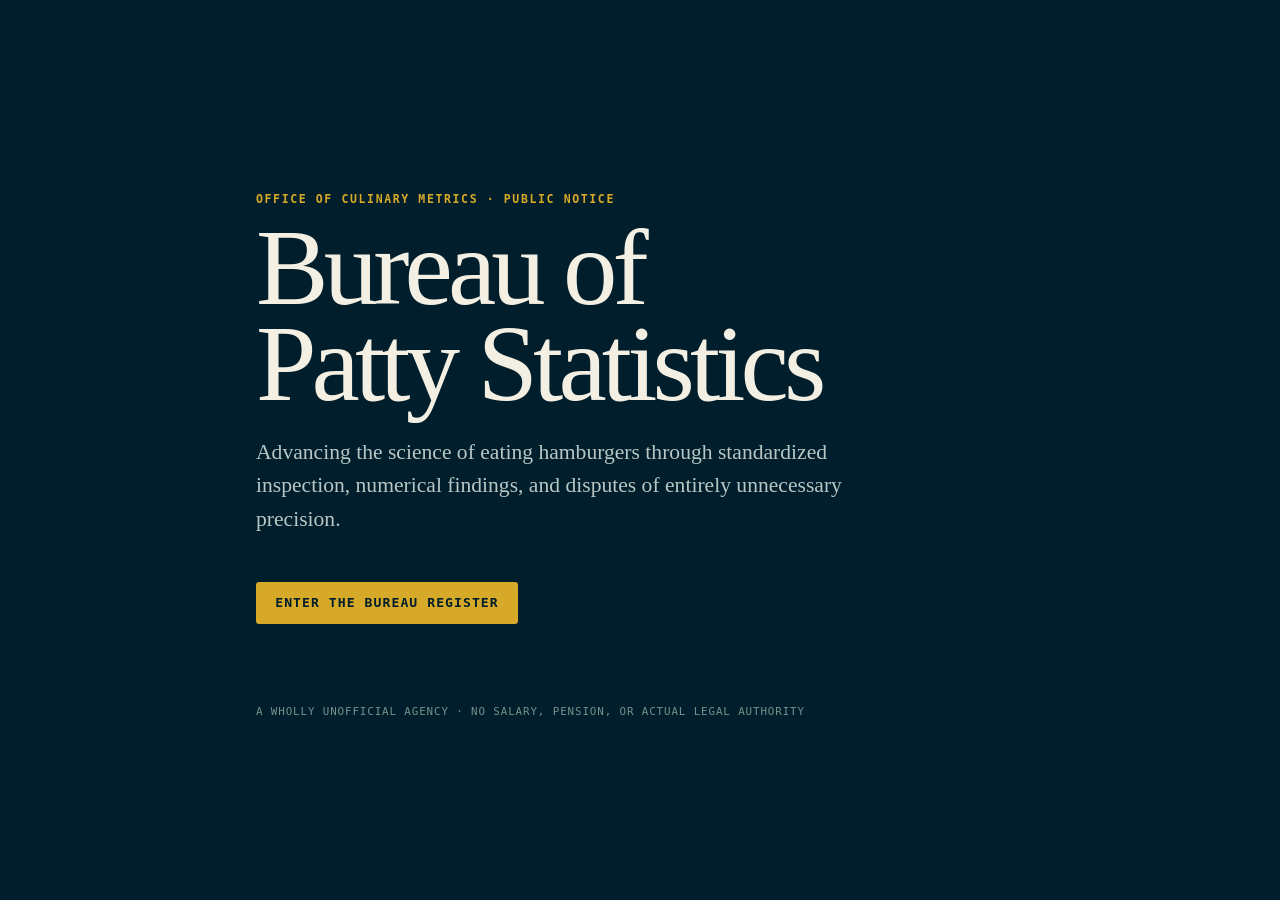
==== public-site.html @ c6d9b52f "Add canonical Bureau domain routing" ====
<!DOCTYPE html>
<html lang="en">
<head>
  <meta charset="UTF-8" />
  <meta name="viewport" content="width=device-width, initial-scale=1" />
  <meta name="description" content="The Bureau of Patty Statistics advances the science of eating hamburgers." />
  <meta name="theme-color" content="#001e2b" />
  <title>Bureau of Patty Statistics</title>
  <link rel="icon" href="/icons/favicon-32.png" />
  <style>
    :root{color-scheme:dark;--ink:#001e2b;--paper:#f4efe3;--accent:#d6a928;--muted:#b8c7c5}
    *{box-sizing:border-box}body{margin:0;background:var(--ink);color:var(--paper);font-family:Georgia,serif;min-height:100vh;display:grid;place-items:center}
    main{width:min(48rem,calc(100% - 2rem));padding:4rem 0}.eyebrow{font:600 .72rem/1.4 ui-monospace,monospace;letter-spacing:.14em;text-transform:uppercase;color:var(--accent)}
    h1{font-size:clamp(3rem,10vw,6.8rem);font-weight:400;line-height:.88;letter-spacing:-.045em;margin:.8rem 0 1.5rem}p{font-size:clamp(1.05rem,3vw,1.35rem);line-height:1.55;color:var(--muted);max-width:38rem}
    a{display:inline-block;margin-top:1.5rem;padding:.9rem 1.2rem;background:var(--accent);color:var(--ink);font:700 .82rem/1 ui-monospace,monospace;letter-spacing:.08em;text-transform:uppercase;text-decoration:none;border-radius:.2rem}
    footer{margin-top:5rem;font:500 .68rem/1.5 ui-monospace,monospace;letter-spacing:.08em;text-transform:uppercase;color:#78908d}
  </style>
</head>
<body><main>
  <p class="eyebrow">Office of Culinary Metrics · Public Notice</p>
  <h1>Bureau of<br />Patty Statistics</h1>
  <p>Advancing the science of eating hamburgers through standardized inspection, numerical findings, and disputes of entirely unnecessary precision.</p>
  <a href="/app/">Enter the Bureau register</a>
  <footer>A wholly unofficial agency · No salary, pension, or actual legal authority</footer>
</main></body>
</html>
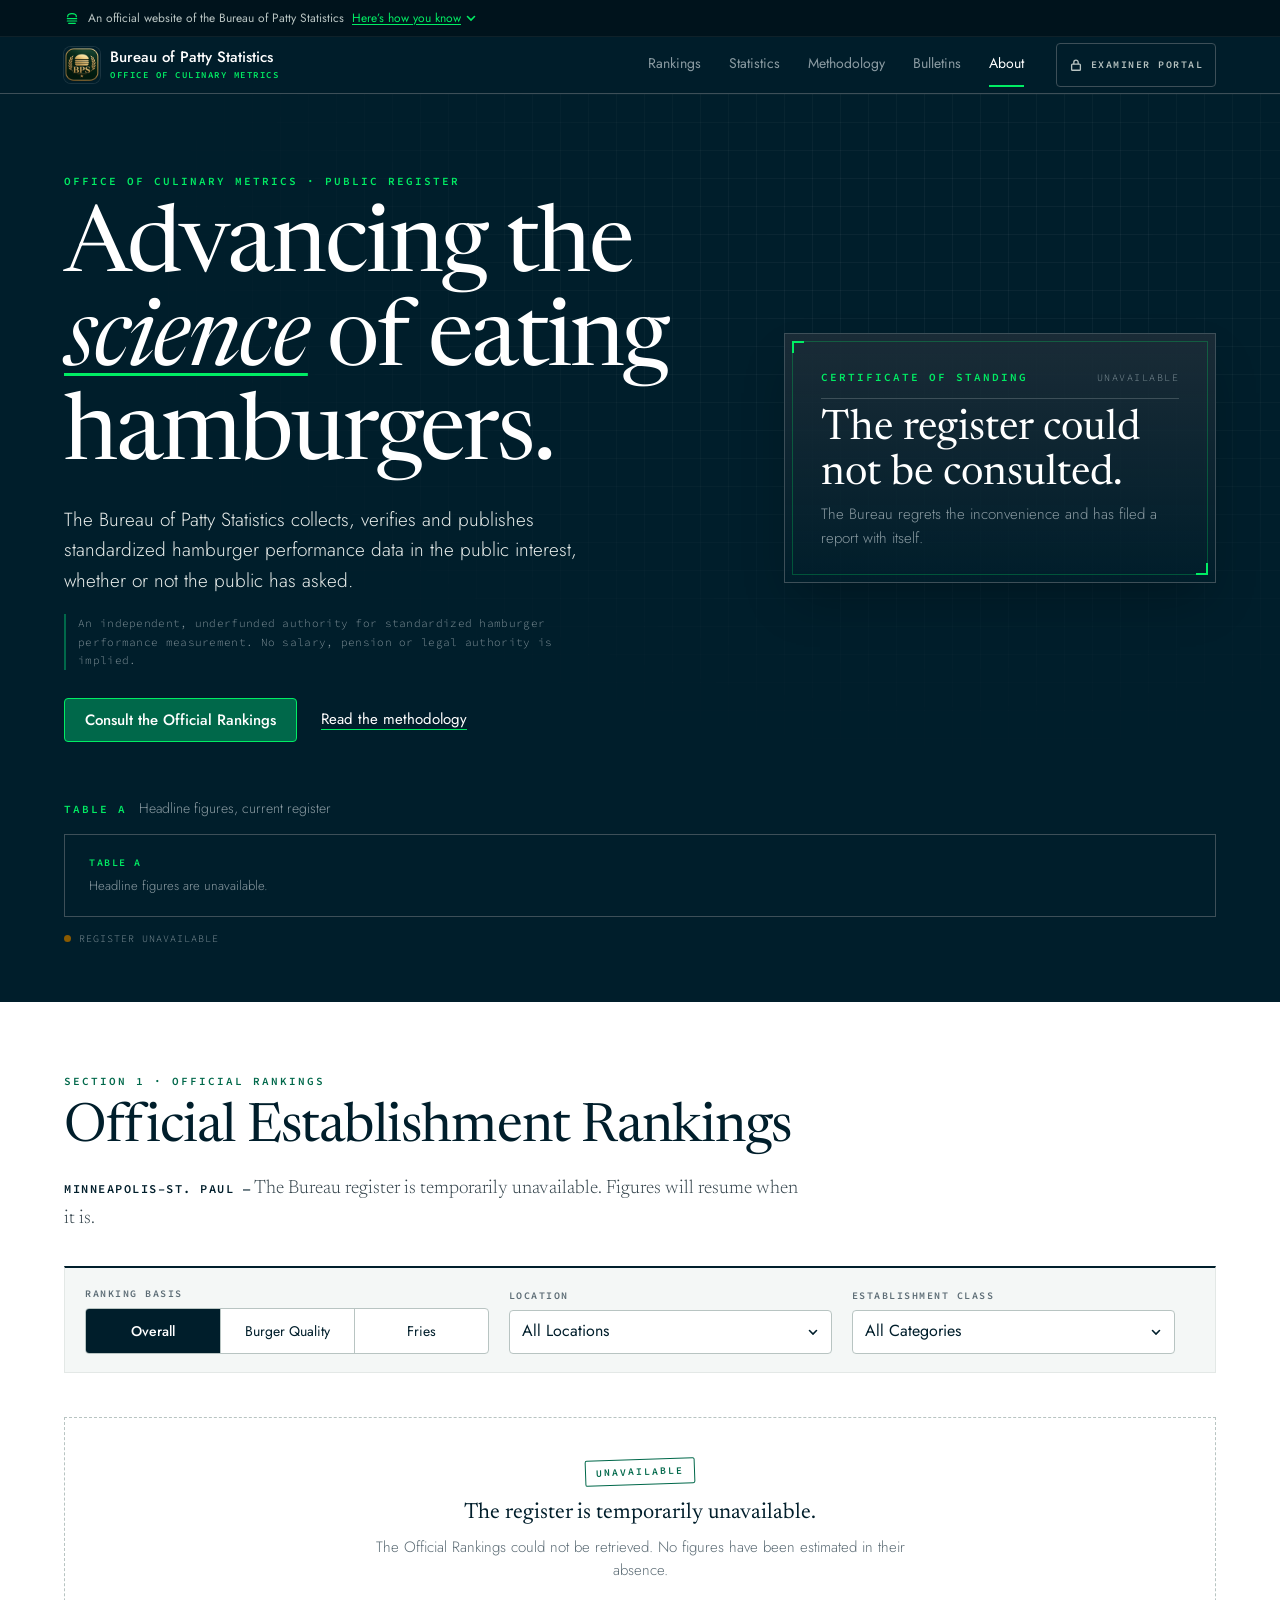
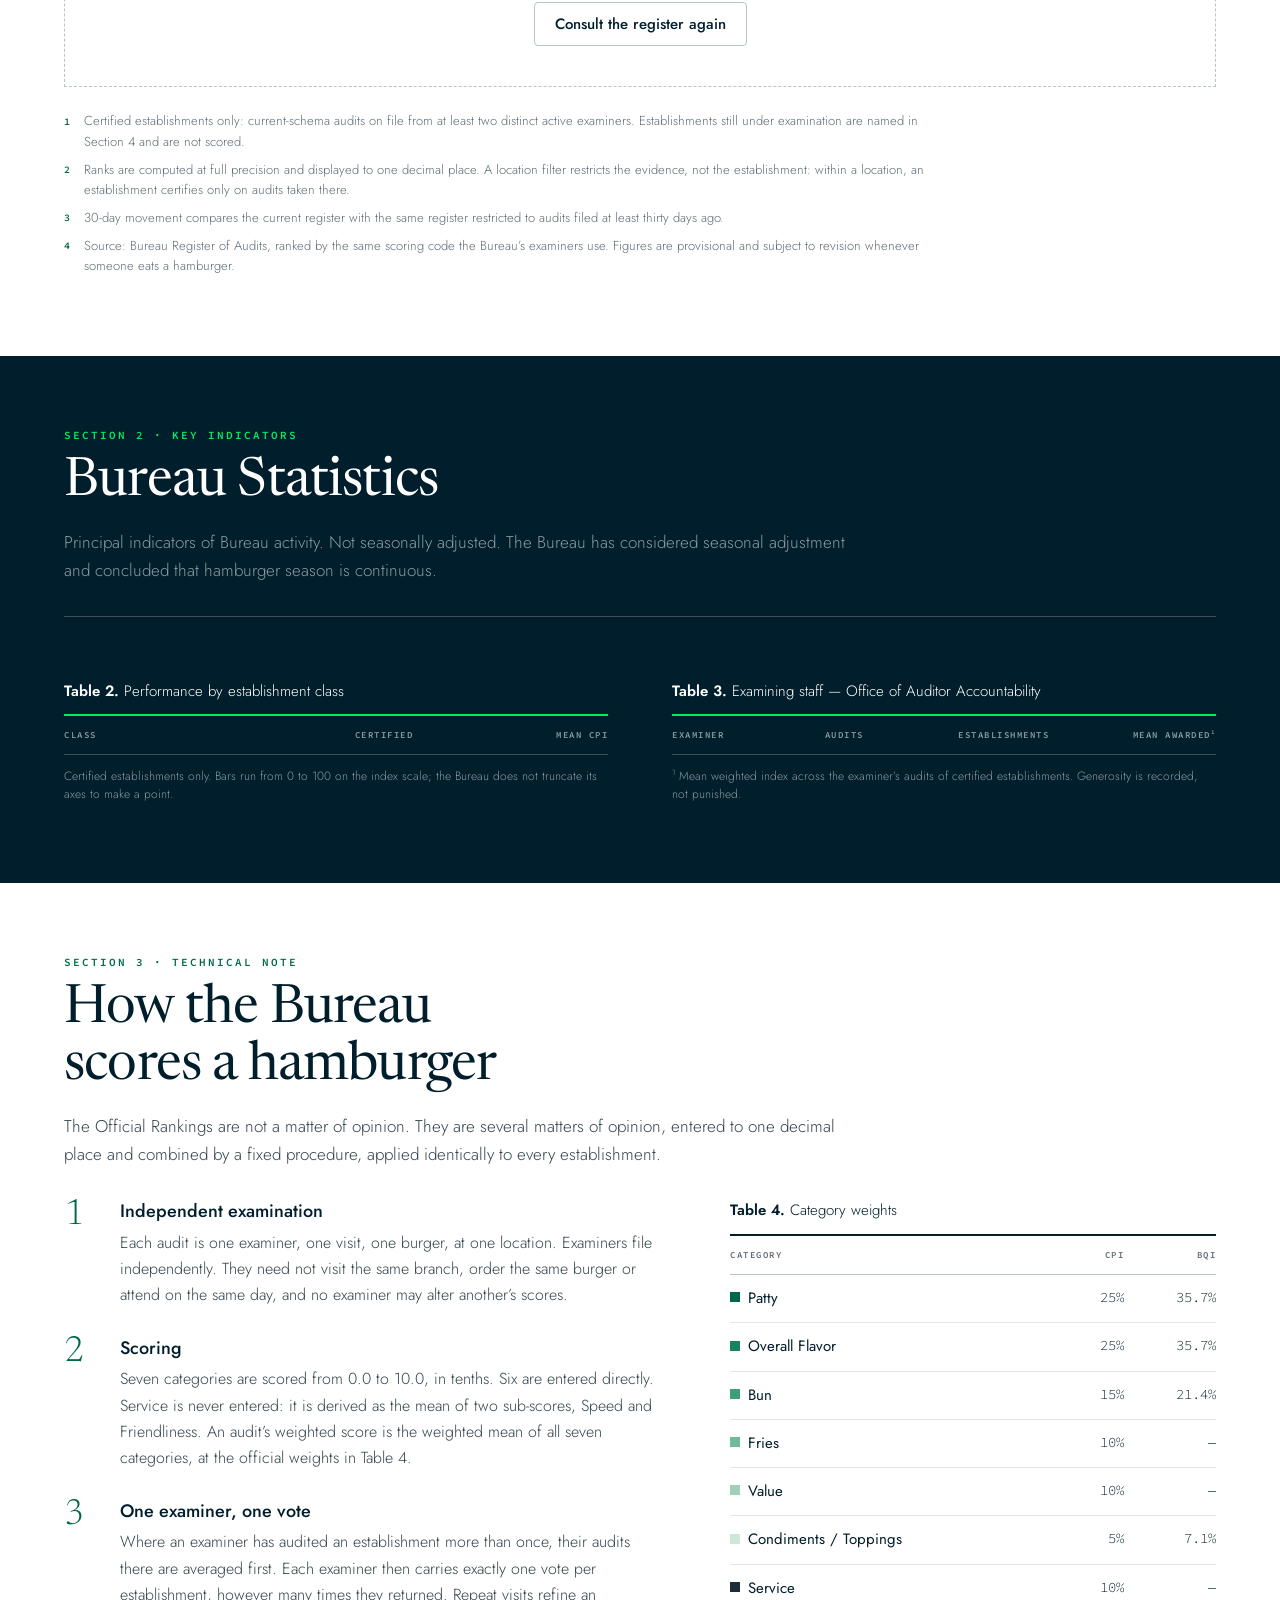
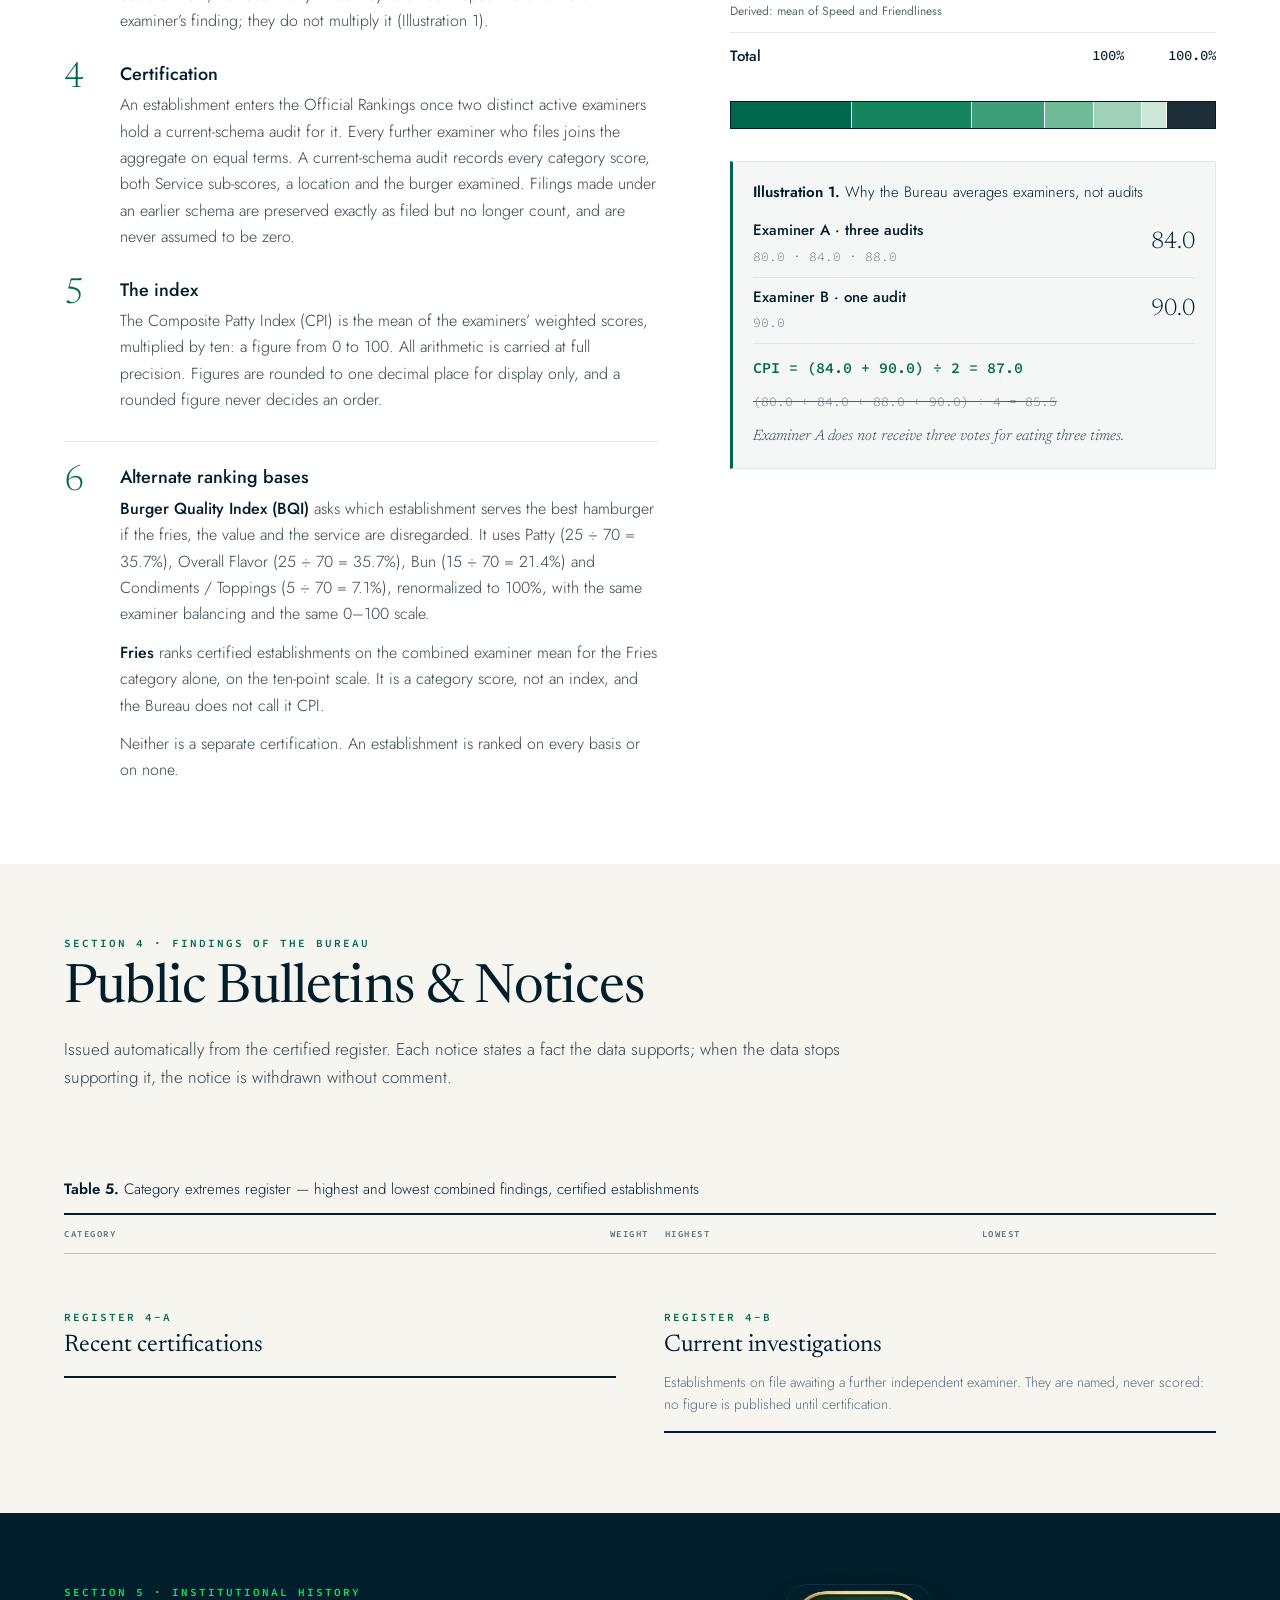
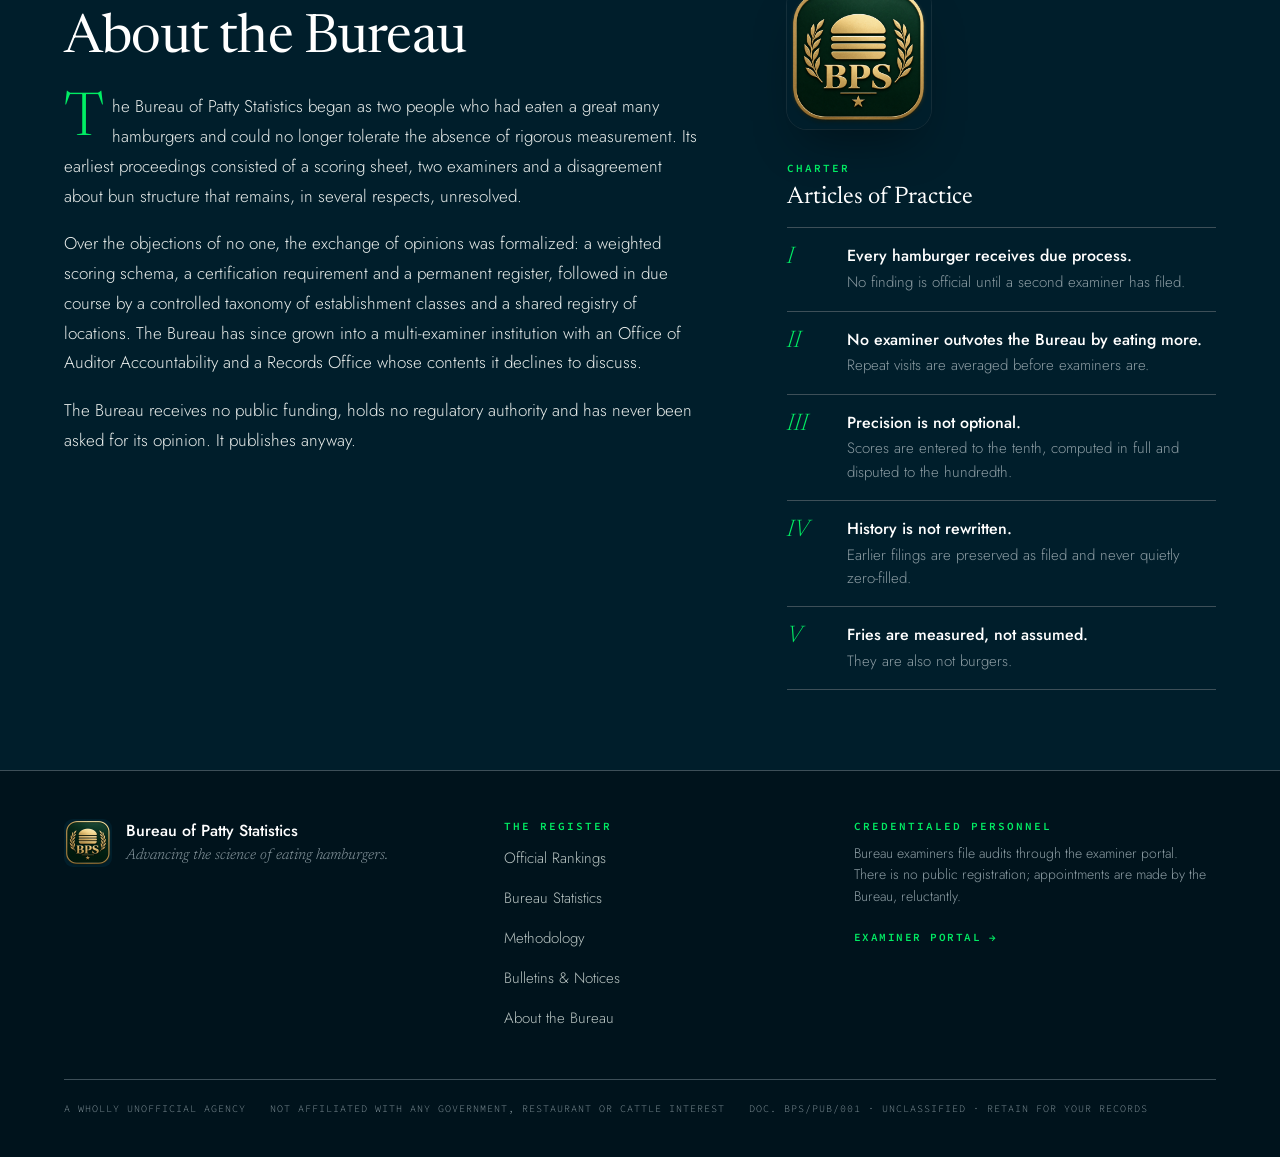
==== commit d92d5908: "Build public Bureau rankings site pattybureau.com/ now serves the public Bureau of Patty Statistics " ====
--- a/public-site.html
+++ b/public-site.html
@@ -2,25 +2,484 @@
 <html lang="en">
 <head>
   <meta charset="UTF-8" />
-  <meta name="viewport" content="width=device-width, initial-scale=1" />
-  <meta name="description" content="The Bureau of Patty Statistics advances the science of eating hamburgers." />
+  <meta name="viewport" content="width=device-width, initial-scale=1, viewport-fit=cover" />
+  <title>Bureau of Patty Statistics — Official Burger Rankings</title>
+  <meta name="description" content="Live, certified hamburger rankings from the Bureau of Patty Statistics: an independent, underfunded authority for standardized hamburger performance measurement in the Minneapolis–St. Paul area." />
+  <link rel="canonical" href="https://pattybureau.com/" />
+  <meta name="robots" content="index, follow" />
   <meta name="theme-color" content="#001e2b" />
-  <title>Bureau of Patty Statistics</title>
-  <link rel="icon" href="/icons/favicon-32.png" />
-  <style>
-    :root{color-scheme:dark;--ink:#001e2b;--paper:#f4efe3;--accent:#d6a928;--muted:#b8c7c5}
-    *{box-sizing:border-box}body{margin:0;background:var(--ink);color:var(--paper);font-family:Georgia,serif;min-height:100vh;display:grid;place-items:center}
-    main{width:min(48rem,calc(100% - 2rem));padding:4rem 0}.eyebrow{font:600 .72rem/1.4 ui-monospace,monospace;letter-spacing:.14em;text-transform:uppercase;color:var(--accent)}
-    h1{font-size:clamp(3rem,10vw,6.8rem);font-weight:400;line-height:.88;letter-spacing:-.045em;margin:.8rem 0 1.5rem}p{font-size:clamp(1.05rem,3vw,1.35rem);line-height:1.55;color:var(--muted);max-width:38rem}
-    a{display:inline-block;margin-top:1.5rem;padding:.9rem 1.2rem;background:var(--accent);color:var(--ink);font:700 .82rem/1 ui-monospace,monospace;letter-spacing:.08em;text-transform:uppercase;text-decoration:none;border-radius:.2rem}
-    footer{margin-top:5rem;font:500 .68rem/1.5 ui-monospace,monospace;letter-spacing:.08em;text-transform:uppercase;color:#78908d}
-  </style>
+
+  <meta property="og:type" content="website" />
+  <meta property="og:site_name" content="Bureau of Patty Statistics" />
+  <meta property="og:title" content="Bureau of Patty Statistics — Official Burger Rankings" />
+  <meta property="og:description" content="Advancing the science of eating hamburgers. Certified establishment rankings, Bureau statistics and full methodology, updated as audits are filed." />
+  <meta property="og:url" content="https://pattybureau.com/" />
+  <meta property="og:image" content="https://pattybureau.com/icons/og-card.png" />
+  <meta property="og:image:width" content="1200" />
+  <meta property="og:image:height" content="630" />
+  <meta property="og:image:alt" content="Bureau of Patty Statistics — Official Burger Rankings. Advancing the science of eating hamburgers." />
+  <meta property="og:locale" content="en_US" />
+  <meta name="twitter:card" content="summary_large_image" />
+  <meta name="twitter:title" content="Bureau of Patty Statistics — Official Burger Rankings" />
+  <meta name="twitter:description" content="Advancing the science of eating hamburgers. Certified establishment rankings, updated as audits are filed." />
+  <meta name="twitter:image" content="https://pattybureau.com/icons/og-card.png" />
+
+  <link rel="icon" type="image/png" sizes="32x32" href="/icons/favicon-32.png" />
+  <link rel="apple-touch-icon" sizes="180x180" href="/icons/apple-touch-icon.png" />
+
+  <script type="application/ld+json">
+  {
+    "@context": "https://schema.org",
+    "@graph": [
+      {
+        "@type": "Organization",
+        "@id": "https://pattybureau.com/#bureau",
+        "name": "Bureau of Patty Statistics",
+        "alternateName": "BPS",
+        "url": "https://pattybureau.com/",
+        "logo": "https://pattybureau.com/icons/icon-512.png",
+        "slogan": "Advancing the science of eating hamburgers.",
+        "description": "An independent, underfunded authority for standardized hamburger performance measurement."
+      },
+      {
+        "@type": "WebSite",
+        "@id": "https://pattybureau.com/#site",
+        "url": "https://pattybureau.com/",
+        "name": "Bureau of Patty Statistics — Official Burger Rankings",
+        "publisher": { "@id": "https://pattybureau.com/#bureau" }
+      }
+    ]
+  }
+  </script>
+
+  <script>
+    /* Supabase recovery and invitation links belong to the auditor app.
+       Should one ever land here, forward it with its tokens intact. */
+    (function () {
+      var h = window.location.hash;
+      if (/(^|[#&])(access_token|refresh_token|error_code|error_description)=/.test(h) ||
+          /(^|[#&])type=(recovery|invite|signup|magiclink|email_change)(&|$)/.test(h)) {
+        window.location.replace('/app/' + window.location.search + h);
+      }
+      document.documentElement.className += ' js';
+    })();
+  </script>
+
+  <link rel="preconnect" href="https://fonts.googleapis.com" />
+  <link rel="preconnect" href="https://fonts.gstatic.com" crossorigin />
+  <link href="https://fonts.googleapis.com/css2?family=Jost:wght@300;400;500;600&amp;family=Newsreader:ital,opsz,wght@0,6..72,400;0,6..72,500;1,6..72,400&amp;family=Source+Code+Pro:wght@400;500;600&amp;display=swap" rel="stylesheet" />
+  <link rel="stylesheet" href="/public-site.css" />
 </head>
-<body><main>
-  <p class="eyebrow">Office of Culinary Metrics · Public Notice</p>
-  <h1>Bureau of<br />Patty Statistics</h1>
-  <p>Advancing the science of eating hamburgers through standardized inspection, numerical findings, and disputes of entirely unnecessary precision.</p>
-  <a href="/app/">Enter the Bureau register</a>
-  <footer>A wholly unofficial agency · No salary, pension, or actual legal authority</footer>
-</main></body>
+<body>
+
+<a class="skip-link" href="#main">Skip to content</a>
+
+<!-- ============================================================
+     The banner every official website is legally obliged to have.
+     (It is not.)
+     ============================================================ -->
+<div class="govbar">
+  <div class="shell govbar__row">
+    <svg class="govbar__seal" viewBox="0 0 24 24" fill="none" stroke="currentColor" stroke-width="1.8" stroke-linecap="round" aria-hidden="true">
+      <path d="M5.5 10c0-2.5 2.9-4.5 6.5-4.5s6.5 2 6.5 4.5" /><path d="M5 13h14M5 16.5h14" /><path d="M7 20h10" />
+    </svg>
+    <p class="govbar__text">An official website of the Bureau of Patty Statistics</p>
+    <button class="govbar__toggle" type="button" aria-expanded="false" aria-controls="govbar-panel">
+      Here’s how you know
+      <svg viewBox="0 0 12 12" fill="none" stroke="currentColor" stroke-width="1.6" stroke-linecap="round" aria-hidden="true"><path d="M2.5 4.5 6 8l3.5-3.5" /></svg>
+    </button>
+  </div>
+  <div class="govbar__panel" id="govbar-panel" hidden>
+    <div class="shell govbar__grid">
+      <div class="govbar__item">
+        <svg viewBox="0 0 32 32" fill="none" stroke="currentColor" stroke-width="1.5" stroke-linejoin="round" aria-hidden="true">
+          <path d="M4 12 16 5l12 7" /><path d="M6 12v12M11 12v12M16 12v12M21 12v12M26 12v12" /><path d="M3 27h26" />
+        </svg>
+        <p><strong>Official Bureau websites use pattybureau.com.</strong>
+          A .gov address was considered and found to be unavailable to organizations of this kind.</p>
+      </div>
+      <div class="govbar__item">
+        <svg viewBox="0 0 32 32" fill="none" stroke="currentColor" stroke-width="1.5" stroke-linejoin="round" aria-hidden="true">
+          <rect x="7" y="14" width="18" height="13" rx="1.5" /><path d="M11 14v-3.5a5 5 0 0 1 10 0V14" />
+        </svg>
+        <p><strong>Secure pattybureau.com websites use HTTPS.</strong>
+          A lock means you’ve safely connected to the Bureau. It makes no representation about the hamburger.</p>
+      </div>
+    </div>
+  </div>
+</div>
+
+<!-- ============================================================
+     Masthead
+     ============================================================ -->
+<header class="masthead">
+  <div class="shell masthead__bar">
+    <a class="brand" href="/">
+      <img class="brand__crest" src="/icons/icon-192.png" width="40" height="40" alt="" />
+      <span class="brand__text">
+        <span class="brand__name">Bureau of Patty Statistics</span>
+        <span class="brand__office">Office of Culinary Metrics</span>
+      </span>
+    </a>
+    <nav class="sitenav" aria-label="Sections">
+      <a href="#rankings">Rankings</a>
+      <a href="#statistics">Statistics</a>
+      <a href="#methodology">Methodology</a>
+      <a href="#bulletins">Bulletins</a>
+      <a href="#about">About</a>
+    </nav>
+    <a class="portal" href="/app/" title="Credentialed personnel only">
+      <svg viewBox="0 0 16 16" fill="none" stroke="currentColor" stroke-width="1.5" stroke-linejoin="round" aria-hidden="true">
+        <rect x="3" y="7" width="10" height="7" rx="1" /><path d="M5.5 7V5a2.5 2.5 0 0 1 5 0v2" />
+      </svg>
+      <span class="portal__text">Examiner Portal</span>
+    </a>
+  </div>
+</header>
+
+<main id="main" tabindex="-1">
+
+  <!-- ==========================================================
+       HERO — the agency, and the current Certificate of Standing
+       ========================================================== -->
+  <section class="hero band band--dark" aria-labelledby="hero-title">
+    <div class="shell hero__grid">
+      <div class="hero__intro">
+        <p class="label label--accent reveal" style="--d:0">Office of Culinary Metrics · Public Register</p>
+        <h1 class="hero__title reveal" id="hero-title" style="--d:1">Advancing the <em class="accent-rule">science</em> of eating hamburgers.</h1>
+        <p class="hero__lede reveal" style="--d:2">The Bureau of Patty Statistics collects, verifies and publishes standardized hamburger performance data in the public interest, whether or not the public has asked.</p>
+        <p class="hero__fine reveal" style="--d:3">An independent, underfunded authority for standardized hamburger performance measurement. No salary, pension or legal authority is implied.</p>
+        <div class="hero__actions reveal" style="--d:4">
+          <a class="btn btn--primary" href="#rankings">Consult the Official Rankings</a>
+          <a class="textlink" href="#methodology">Read the methodology</a>
+        </div>
+      </div>
+
+      <aside class="cert reveal" id="leader" style="--d:3" aria-label="Current Composite Patty Index leader" aria-live="polite">
+        <div class="cert__frame">
+          <p class="cert__kicker"><span class="label label--accent">Certificate of Standing</span><span class="cert__serial">No. 1 · CPI</span></p>
+          <p class="cert__loading"><span class="skel skel--title"></span><span class="skel skel--figure"></span><span class="skel"></span></p>
+        </div>
+      </aside>
+    </div>
+
+    <div class="shell">
+      <div class="headline reveal" style="--d:5">
+        <p class="headline__caption"><span class="label label--accent">Table A</span> Headline figures, current register</p>
+        <div class="headline__grid" id="headline-grid">
+          <div class="hl hl--skel"><span class="skel"></span><span class="skel skel--title"></span></div>
+          <div class="hl hl--skel"><span class="skel"></span><span class="skel skel--title"></span></div>
+          <div class="hl hl--skel"><span class="skel"></span><span class="skel skel--title"></span></div>
+        </div>
+        <p class="release"><span class="release__dot" aria-hidden="true"></span><span id="release-stamp">Consulting the register…</span></p>
+      </div>
+    </div>
+  </section>
+
+  <!-- ==========================================================
+       SECTION 1 — Official Rankings (Table 1)
+       ========================================================== -->
+  <section class="section band band--light" id="rankings" aria-labelledby="rankings-title">
+    <div class="shell">
+      <header class="sechead" data-reveal>
+        <p class="label label--accent">Section 1 · Official Rankings</p>
+        <h2 class="sechead__title" id="rankings-title">Official Establishment Rankings</h2>
+        <p class="sechead__lede release-lede" id="release-lede"><span class="dateline">Minneapolis–St. Paul —</span> <span id="release-text">The Bureau is consulting the register.</span></p>
+      </header>
+
+      <form class="toolbar" id="filters" aria-label="Ranking filters" novalidate>
+        <fieldset class="basis">
+          <legend class="toolbar__label">Ranking basis</legend>
+          <div class="basis__track">
+            <label class="basis__opt"><input type="radio" name="basis" value="overall" checked /><span>Overall</span></label>
+            <label class="basis__opt"><input type="radio" name="basis" value="burger-quality" /><span>Burger Quality</span></label>
+            <label class="basis__opt"><input type="radio" name="basis" value="fries" /><span>Fries</span></label>
+          </div>
+        </fieldset>
+        <div class="toolbar__field">
+          <label class="toolbar__label" for="f-location">Location</label>
+          <select class="select" id="f-location"><option value="">All Locations</option></select>
+        </div>
+        <div class="toolbar__field">
+          <label class="toolbar__label" for="f-class">Establishment class</label>
+          <select class="select" id="f-class"><option value="">All Categories</option></select>
+        </div>
+        <button class="linkbtn toolbar__clear" type="button" id="f-clear" hidden>Clear filters</button>
+      </form>
+
+      <div class="tablewrap">
+        <table class="rt" id="rank-table" aria-describedby="rank-notes">
+          <caption class="rt__caption">
+            <span class="rt__tno">Table 1.</span> <span id="rank-caption">Certified establishments ranked by Composite Patty Index (CPI)</span>
+            <span class="rt__basis" id="rank-basis"></span>
+          </caption>
+          <thead>
+            <tr>
+              <th scope="col" class="rt__rank">Rank</th>
+              <th scope="col" class="rt__est">Establishment</th>
+              <th scope="col" class="rt__num rt__ex">Examiners</th>
+              <th scope="col" class="rt__num rt__au">Audits</th>
+              <th scope="col" class="rt__mv"><abbr title="Change in rank over the past 30 days of filings">30-day</abbr></th>
+              <th scope="col" class="rt__score" id="score-head">CPI</th>
+            </tr>
+          </thead>
+          <tbody id="rank-body">
+            <tr class="rt__skel"><td colspan="6"><span class="skel"></span></td></tr>
+            <tr class="rt__skel"><td colspan="6"><span class="skel"></span></td></tr>
+            <tr class="rt__skel"><td colspan="6"><span class="skel"></span></td></tr>
+            <tr class="rt__skel"><td colspan="6"><span class="skel"></span></td></tr>
+          </tbody>
+        </table>
+      </div>
+
+      <div class="empty" id="rank-empty" hidden>
+        <p class="stamp" id="rank-empty-stamp">No Data</p>
+        <h3 class="empty__title" id="rank-empty-title">No certified establishments under this filter.</h3>
+        <p class="empty__text" id="rank-empty-text"></p>
+        <button class="btn btn--ghost" type="button" id="rank-retry" hidden>Consult the register again</button>
+      </div>
+
+      <ol class="footnotes" id="rank-notes">
+        <li>Certified establishments only: current-schema audits on file from at least <span data-bind="min-examiners">two</span> distinct active examiners. Establishments still under examination are named in Section 4 and are not scored.</li>
+        <li>Ranks are computed at full precision and displayed to one decimal place. A location filter restricts the evidence, not the establishment: within a location, an establishment certifies only on audits taken there.</li>
+        <li id="movement-note">30-day movement compares the current register with the same register restricted to audits filed at least thirty days ago.</li>
+        <li>Source: Bureau Register of Audits, ranked by the same scoring code the Bureau’s examiners use. Figures are provisional and subject to revision whenever someone eats a hamburger.</li>
+      </ol>
+    </div>
+  </section>
+
+  <!-- ==========================================================
+       SECTION 2 — Bureau Statistics
+       ========================================================== -->
+  <section class="section band band--dark" id="statistics" aria-labelledby="statistics-title">
+    <div class="shell">
+      <header class="sechead" data-reveal>
+        <p class="label label--accent">Section 2 · Key Indicators</p>
+        <h2 class="sechead__title" id="statistics-title">Bureau Statistics</h2>
+        <p class="sechead__lede">Principal indicators of Bureau activity. Not seasonally adjusted. The Bureau has considered seasonal adjustment and concluded that hamburger season is continuous.</p>
+      </header>
+
+      <div class="indicators" id="indicators" data-reveal></div>
+
+      <div class="duo">
+        <div data-reveal>
+          <div class="tablewrap">
+            <table class="dt" id="class-table">
+              <caption><span class="rt__tno">Table 2.</span> Performance by establishment class</caption>
+              <thead><tr><th scope="col">Class</th><th scope="col" class="num">Certified</th><th scope="col" class="num">Mean CPI</th></tr></thead>
+              <tbody></tbody>
+            </table>
+          </div>
+          <p class="tnote">Certified establishments only. Bars run from 0 to 100 on the index scale; the Bureau does not truncate its axes to make a point.</p>
+        </div>
+        <div data-reveal>
+          <div class="tablewrap">
+            <table class="dt" id="staff-table">
+              <caption><span class="rt__tno">Table 3.</span> Examining staff — Office of Auditor Accountability</caption>
+              <thead><tr><th scope="col">Examiner</th><th scope="col" class="num">Audits</th><th scope="col" class="num">Establishments</th><th scope="col" class="num">Mean awarded<sup>1</sup></th></tr></thead>
+              <tbody></tbody>
+            </table>
+          </div>
+          <p class="tnote"><sup>1</sup> Mean weighted index across the examiner’s audits of certified establishments. Generosity is recorded, not punished.</p>
+        </div>
+      </div>
+    </div>
+  </section>
+
+  <!-- ==========================================================
+       SECTION 3 — Methodology (Technical Note)
+       ========================================================== -->
+  <section class="section band band--light" id="methodology" aria-labelledby="methodology-title">
+    <div class="shell">
+      <header class="sechead" data-reveal>
+        <p class="label label--accent">Section 3 · Technical Note</p>
+        <h2 class="sechead__title" id="methodology-title">How the Bureau scores a hamburger</h2>
+        <p class="sechead__lede">The Official Rankings are not a matter of opinion. They are several matters of opinion, entered to one decimal place and combined by a fixed procedure, applied identically to every establishment.</p>
+      </header>
+
+      <div class="method">
+        <ol class="procs">
+          <li class="proc" data-reveal>
+            <span class="proc__no" aria-hidden="true">1</span>
+            <h3 class="proc__title">Independent examination</h3>
+            <p class="proc__text">Each audit is one examiner, one visit, one burger, at one location. Examiners file independently. They need not visit the same branch, order the same burger or attend on the same day, and no examiner may alter another’s scores.</p>
+          </li>
+          <li class="proc" data-reveal>
+            <span class="proc__no" aria-hidden="true">2</span>
+            <h3 class="proc__title">Scoring</h3>
+            <p class="proc__text">Seven categories are scored from <span data-bind="scale">0.0 to 10.0</span>, in tenths. Six are entered directly. Service is never entered: it is derived as the mean of two sub-scores, <span data-bind="service-parts">Speed and Friendliness</span>. An audit’s weighted score is the weighted mean of all seven categories, at the official weights in Table 4.</p>
+          </li>
+          <li class="proc" data-reveal>
+            <span class="proc__no" aria-hidden="true">3</span>
+            <h3 class="proc__title">One examiner, one vote</h3>
+            <p class="proc__text">Where an examiner has audited an establishment more than once, their audits there are averaged first. Each examiner then carries exactly one vote per establishment, however many times they returned. Repeat visits refine an examiner’s finding; they do not multiply it (Illustration 1).</p>
+          </li>
+          <li class="proc" data-reveal>
+            <span class="proc__no" aria-hidden="true">4</span>
+            <h3 class="proc__title">Certification</h3>
+            <p class="proc__text">An establishment enters the Official Rankings once <span data-bind="min-examiners">two</span> distinct active examiners hold a current-schema audit for it. Every further examiner who files joins the aggregate on equal terms. A current-schema audit records <span data-bind="requirements">every category score, both Service sub-scores, a location and the burger examined</span>. Filings made under an earlier schema are preserved exactly as filed but no longer count, and are never assumed to be zero.</p>
+          </li>
+          <li class="proc" data-reveal>
+            <span class="proc__no" aria-hidden="true">5</span>
+            <h3 class="proc__title">The index</h3>
+            <p class="proc__text">The Composite Patty Index (CPI) is the mean of the examiners’ weighted scores, multiplied by ten: a figure from 0 to 100. All arithmetic is carried at full precision. Figures are rounded to one decimal place for display only, and a rounded figure never decides an order.</p>
+          </li>
+          <li class="proc proc--alt" data-reveal>
+            <span class="proc__no" aria-hidden="true">6</span>
+            <h3 class="proc__title">Alternate ranking bases</h3>
+            <div class="proc__text">
+              <p><strong>Burger Quality Index (BQI)</strong> asks which establishment serves the best hamburger if the fries, the value and the service are disregarded. It uses <span data-bind="bq-weights">the burger categories at their official relative weights</span>, renormalized to 100%, with the same examiner balancing and the same 0–100 scale.</p>
+              <p><strong>Fries</strong> ranks certified establishments on the combined examiner mean for the Fries category alone, on the ten-point scale. It is a category score, not an index, and the Bureau does not call it CPI.</p>
+              <p>Neither is a separate certification. An establishment is ranked on every basis or on none.</p>
+            </div>
+          </li>
+        </ol>
+
+        <aside class="method__aside" data-reveal>
+          <div class="tablewrap">
+            <table class="dt dt--light" id="weights-table">
+              <caption><span class="rt__tno">Table 4.</span> Category weights</caption>
+              <thead><tr><th scope="col">Category</th><th scope="col" class="num">CPI</th><th scope="col" class="num">BQI</th></tr></thead>
+              <tbody></tbody>
+              <tfoot></tfoot>
+            </table>
+          </div>
+          <div class="weightbar" id="weightbar" role="img" aria-label="Composite Patty Index weights as a share of 100"></div>
+
+          <figure class="callout" id="illustration">
+            <figcaption class="callout__title"><span class="rt__tno">Illustration 1.</span> Why the Bureau averages examiners, not audits</figcaption>
+            <div id="illustration-body"></div>
+          </figure>
+        </aside>
+      </div>
+    </div>
+  </section>
+
+  <!-- ==========================================================
+       SECTION 4 — Public Bulletins & Notices
+       ========================================================== -->
+  <section class="section band band--paper" id="bulletins" aria-labelledby="bulletins-title">
+    <div class="shell">
+      <header class="sechead" data-reveal>
+        <p class="label label--accent">Section 4 · Findings of the Bureau</p>
+        <h2 class="sechead__title" id="bulletins-title">Public Bulletins &amp; Notices</h2>
+        <p class="sechead__lede">Issued automatically from the certified register. Each notice states a fact the data supports; when the data stops supporting it, the notice is withdrawn without comment.</p>
+      </header>
+
+      <div class="notices" id="notices" aria-live="polite"></div>
+
+      <div class="ledger" data-reveal>
+        <div class="tablewrap">
+          <table class="dt dt--light dt--ledger" id="extremes-table">
+            <caption><span class="rt__tno">Table 5.</span> Category extremes register — highest and lowest combined findings, certified establishments</caption>
+            <thead><tr><th scope="col">Category</th><th scope="col" class="num">Weight</th><th scope="col">Highest</th><th scope="col">Lowest</th></tr></thead>
+            <tbody></tbody>
+          </table>
+        </div>
+      </div>
+
+      <div class="registers">
+        <div data-reveal>
+          <h3 class="subhead"><span class="label label--accent">Register 4-A</span> Recent certifications</h3>
+          <ol class="roll" id="recent-list"></ol>
+        </div>
+        <div data-reveal>
+          <h3 class="subhead"><span class="label label--accent">Register 4-B</span> Current investigations</h3>
+          <p class="roll__intro">Establishments on file awaiting a further independent examiner. They are named, never scored: no figure is published until certification.</p>
+          <ol class="roll" id="investigation-list"></ol>
+        </div>
+      </div>
+    </div>
+  </section>
+
+  <!-- ==========================================================
+       SECTION 5 — About the Bureau
+       ========================================================== -->
+  <section class="section band band--dark about-band" id="about" aria-labelledby="about-title">
+    <div class="shell about">
+      <div data-reveal>
+        <p class="label label--accent">Section 5 · Institutional History</p>
+        <h2 class="sechead__title" id="about-title">About the Bureau</h2>
+        <div class="prose">
+          <p>The Bureau of Patty Statistics began as two people who had eaten a great many hamburgers and could no longer tolerate the absence of rigorous measurement. Its earliest proceedings consisted of a scoring sheet, two examiners and a disagreement about bun structure that remains, in several respects, unresolved.</p>
+          <p>Over the objections of no one, the exchange of opinions was formalized: a weighted scoring schema, a certification requirement and a permanent register, followed in due course by a controlled taxonomy of establishment classes and a shared registry of locations. The Bureau has since grown into a multi-examiner institution with an Office of Auditor Accountability and a Records Office whose contents it declines to discuss.</p>
+          <p>The Bureau receives no public funding, holds no regulatory authority and has never been asked for its opinion. It publishes anyway.</p>
+        </div>
+      </div>
+
+      <div data-reveal>
+        <img class="about__crest" src="/icons/icon-512.png" width="512" height="512" alt="The seal of the Bureau of Patty Statistics: a hamburger between laurel branches above the letters BPS." loading="lazy" />
+        <h3 class="subhead subhead--dark"><span class="label label--accent">Charter</span> Articles of Practice</h3>
+        <ol class="articles">
+          <li class="article"><span class="article__no" aria-hidden="true">I</span><p class="article__title">Every hamburger receives due process.</p><p class="article__text">No finding is official until a second examiner has filed.</p></li>
+          <li class="article"><span class="article__no" aria-hidden="true">II</span><p class="article__title">No examiner outvotes the Bureau by eating more.</p><p class="article__text">Repeat visits are averaged before examiners are.</p></li>
+          <li class="article"><span class="article__no" aria-hidden="true">III</span><p class="article__title">Precision is not optional.</p><p class="article__text">Scores are entered to the tenth, computed in full and disputed to the hundredth.</p></li>
+          <li class="article"><span class="article__no" aria-hidden="true">IV</span><p class="article__title">History is not rewritten.</p><p class="article__text">Earlier filings are preserved as filed and never quietly zero-filled.</p></li>
+          <li class="article"><span class="article__no" aria-hidden="true">V</span><p class="article__title">Fries are measured, not assumed.</p><p class="article__text">They are also not burgers.</p></li>
+        </ol>
+      </div>
+    </div>
+  </section>
+</main>
+
+<footer class="footer">
+  <div class="shell">
+    <div class="footer__grid">
+      <div class="footer__brand">
+        <img src="/icons/icon-192.png" width="48" height="48" alt="" />
+        <div>
+          <p class="footer__name">Bureau of Patty Statistics</p>
+          <p class="footer__motto">Advancing the science of eating hamburgers.</p>
+        </div>
+      </div>
+      <nav class="footer__nav" aria-label="Footer">
+        <p class="label label--accent">The Register</p>
+        <a href="#rankings">Official Rankings</a>
+        <a href="#statistics">Bureau Statistics</a>
+        <a href="#methodology">Methodology</a>
+        <a href="#bulletins">Bulletins &amp; Notices</a>
+        <a href="#about">About the Bureau</a>
+      </nav>
+      <div class="footer__staff">
+        <p class="label label--accent">Credentialed Personnel</p>
+        <p class="footer__text">Bureau examiners file audits through the examiner portal. There is no public registration; appointments are made by the Bureau, reluctantly.</p>
+        <a class="footer__portal" href="/app/">Examiner Portal <span aria-hidden="true">→</span></a>
+      </div>
+    </div>
+    <p class="footer__fine">
+      <span>A wholly unofficial agency</span>
+      <span>Not affiliated with any government, restaurant or cattle interest</span>
+      <span>Doc. BPS/PUB/001 · Unclassified · Retain for your records</span>
+    </p>
+  </div>
+</footer>
+
+<!-- Establishment File -->
+<dialog class="file" id="file" aria-labelledby="file-title">
+  <div class="file__sheet" id="file-sheet">
+    <div class="file__head">
+      <div class="file__bar">
+        <p class="label label--accent" id="file-number">Establishment File</p>
+        <button class="file__close" type="button" id="file-close" aria-label="Close establishment file">
+          <svg viewBox="0 0 16 16" fill="none" stroke="currentColor" stroke-width="1.6" stroke-linecap="round" aria-hidden="true"><path d="M4 4l8 8M12 4l-8 8" /></svg>
+        </button>
+      </div>
+      <h2 class="file__title" id="file-title">—</h2>
+      <p class="file__sub" id="file-sub"></p>
+      <div class="figs" id="file-figs"></div>
+    </div>
+    <div class="file__body" id="file-body"></div>
+  </div>
+</dialog>
+
+<noscript>
+  <p class="noscript">The Official Rankings are computed in your browser from the Bureau register. Please enable JavaScript to consult them.</p>
+</noscript>
+
+<script src="/taxonomy.js" defer></script>
+<script src="/scoring.js" defer></script>
+<script src="/analytics.js" defer></script>
+<script src="/public-register.js" defer></script>
+<script src="/public-site.js" defer></script>
+</body>
 </html>
--- a/public-site.css
+++ b/public-site.css
@@ -0,0 +1,839 @@
+/* =============================================================
+   Bureau of Patty Statistics — public-site.css
+
+   The public website. Same institution as the auditor app: forest and
+   white bands, neon green used strictly as an accent, Newsreader /
+   Jost / Source Code Pro. Set as a government statistical release —
+   hairline rules, numbered tables, footnotes, notices — with square
+   corners on purpose. The app's rounded cards are an operational
+   tool; this is a publication.
+
+   Mobile-first. Enhancements are added upward with min-width only:
+     30rem   portal label appears
+     40rem   Table 1 gains its examiner and audit columns
+     48rem   two columns begin
+     64rem   desktop composition
+     72rem   three-column bulletins
+   ============================================================= */
+
+/* ---------- 1. Tokens (values shared with style.css) ---------- */
+:root {
+  --forest:      #001e2b;
+  --forest-deep: #00131c;
+  --teal-deep:   #1c2d38;
+  --teal-bd:     #3d4f58;
+  --silver:      #b8c4c2;
+  --cool:        #8a9ba2;
+  --cool-dim:    #5c6c75;
+  --input-tx:    #e8edeb;
+  --white:       #ffffff;
+  --ink:         #001e2b;
+  --body-ink:    #33434b;
+  --green:       #00ed64;
+  --green-fn:    #00684a;
+  --green-deep:  #005a40;
+  --blue:        #006cfa;
+  --amber:       #8a5a00;
+  --paper:       #f6f5f0;
+  --paper-rule:  #dcded6;
+  --wash:        #f4f7f6;
+
+  --f-serif: Newsreader, "Iowan Old Style", Georgia, serif;
+  --f-sans:  Jost, "Avenir Next", Avenir, "Helvetica Neue", Arial, sans-serif;
+  --f-mono:  "Source Code Pro", ui-monospace, Menlo, monospace;
+
+  --shell: 76rem;
+  --pad-x: 1.25rem;
+  --tap:   2.75rem;
+  --r:     4px;
+}
+
+/* ---------- 2. Bands ---------- */
+.band--dark {
+  background: var(--forest); color: var(--white);
+  --tx: var(--white); --tx-muted: var(--cool); --rule: var(--teal-bd);
+  --rule-soft: rgba(255, 255, 255, .08); --label: var(--green); --figure: var(--green);
+  --bar-track: rgba(255, 255, 255, .08); --bar-fill: var(--green);
+}
+.band--light, .band--paper {
+  color: var(--ink);
+  --tx: var(--ink); --tx-muted: var(--cool-dim); --rule: var(--silver);
+  --rule-soft: #e3e8e6; --label: var(--green-fn); --figure: var(--green-fn);
+  --bar-track: rgba(0, 30, 43, .09); --bar-fill: var(--green-fn);
+}
+.band--light { background: var(--white); }
+.band--paper { background: var(--paper); --rule-soft: var(--paper-rule); }
+
+/* ---------- 3. Reset & base ---------- */
+*, *::before, *::after { box-sizing: border-box; }
+html {
+  -webkit-text-size-adjust: 100%;
+  scroll-behavior: smooth;
+  scroll-padding-top: 7rem;
+  background: var(--forest);
+}
+html:has(dialog[open]) { overflow: hidden; }
+body {
+  margin: 0;
+  background: var(--forest);
+  color: var(--ink);
+  font-family: var(--f-sans);
+  font-size: 1rem;
+  font-weight: 300;
+  line-height: 1.55;
+  -webkit-font-smoothing: antialiased;
+  overflow-x: hidden;
+}
+h1, h2, h3, h4, p, dl, dd, ol, ul, figure, fieldset, legend { margin: 0; }
+ol, ul { padding: 0; list-style: none; }
+img, svg { display: block; max-width: 100%; }
+button, input, select { font: inherit; color: inherit; }
+button { cursor: pointer; }
+a { color: inherit; }
+abbr[title] { text-decoration: none; cursor: help; }
+sup { font-size: .65em; line-height: 0; }
+main:focus { outline: none; }
+
+:focus-visible { outline: 2px solid var(--blue); outline-offset: 2px; }
+.band--dark :focus-visible, .masthead :focus-visible, .govbar :focus-visible,
+.footer :focus-visible, .file__head :focus-visible { outline-color: var(--green); }
+
+.skip-link {
+  position: absolute; left: -9999px; top: 0; z-index: 100;
+  background: var(--green-fn); color: var(--white);
+  padding: .75rem 1rem; text-decoration: none;
+}
+.skip-link:focus { left: 0; }
+
+.vh {
+  position: absolute !important; width: 1px; height: 1px; overflow: hidden;
+  clip: rect(0 0 0 0); clip-path: inset(50%); white-space: nowrap;
+}
+
+.shell { width: 100%; max-width: var(--shell); margin-inline: auto; padding-inline: var(--pad-x); }
+
+.label {
+  font-family: var(--f-mono);
+  font-size: .6875rem;
+  font-weight: 600;
+  letter-spacing: 2px;
+  text-transform: uppercase;
+  line-height: 1.4;
+  color: var(--tx-muted, var(--cool));
+}
+.label--accent { color: var(--label, var(--green)); }
+
+.accent-rule { border-bottom: 3px solid var(--green); padding-bottom: 1px; }
+.band--light .accent-rule { border-bottom-color: var(--green-fn); }
+
+.skel {
+  display: block; height: .875rem; border-radius: 2px;
+  background: linear-gradient(90deg, #eef1f0 25%, #f8faf9 50%, #eef1f0 75%);
+  background-size: 200% 100%;
+  animation: shimmer 1.4s linear infinite;
+}
+.band--dark .skel {
+  background: linear-gradient(90deg, rgba(255,255,255,.05) 25%, rgba(255,255,255,.1) 50%, rgba(255,255,255,.05) 75%);
+  background-size: 200% 100%;
+}
+.skel--title { height: 1.5rem; width: 70%; }
+.skel--figure { height: 4rem; width: 45%; }
+
+/* ---------- 4. The banner ---------- */
+.govbar {
+  background: var(--forest-deep);
+  color: var(--silver);
+  font-size: .75rem;
+  border-bottom: 1px solid rgba(255, 255, 255, .06);
+}
+.govbar__row { display: flex; flex-wrap: wrap; align-items: center; column-gap: .5rem; min-height: 2.75rem; }
+.govbar__seal { width: 1rem; height: 1rem; color: var(--green); flex: none; }
+.govbar__text { font-weight: 400; }
+.govbar__toggle {
+  display: inline-flex; align-items: center; gap: .25rem;
+  min-height: 2.75rem; padding: 0;
+  background: none; border: 0;
+  color: var(--green); font-size: .75rem; font-weight: 400;
+  text-decoration: underline; text-underline-offset: 2px;
+}
+.govbar__toggle svg { width: .75rem; height: .75rem; transition: transform .2s; }
+.govbar__toggle[aria-expanded="true"] svg { transform: rotate(180deg); }
+.govbar__panel { border-top: 1px solid rgba(255, 255, 255, .06); padding-block: 1rem 1.25rem; }
+.govbar__grid { display: grid; gap: 1rem; }
+.govbar__item { display: flex; gap: .75rem; align-items: flex-start; font-size: .8125rem; line-height: 1.5; color: var(--cool); }
+.govbar__item svg { width: 2rem; height: 2rem; flex: none; color: var(--green); }
+.govbar__item strong { display: block; color: var(--white); font-weight: 500; }
+
+/* ---------- 5. Masthead ---------- */
+.masthead {
+  position: sticky; top: 0; z-index: 30;
+  background: rgba(0, 30, 43, .95);
+  -webkit-backdrop-filter: saturate(1.2) blur(10px);
+  backdrop-filter: saturate(1.2) blur(10px);
+  border-bottom: 1px solid var(--teal-bd);
+  color: var(--white);
+}
+.masthead__bar {
+  display: grid;
+  grid-template-columns: minmax(0, 1fr) auto;
+  grid-template-areas: "brand portal" "nav nav";
+  align-items: center;
+  column-gap: .75rem;
+  padding-top: .5rem;
+}
+.brand { grid-area: brand; display: flex; align-items: center; gap: .625rem; min-width: 0; min-height: var(--tap); text-decoration: none; }
+.brand__crest { width: 2.25rem; height: 2.25rem; border-radius: 7px; flex: none; box-shadow: 0 0 0 1px rgba(255, 255, 255, .1); }
+.brand__text { display: flex; flex-direction: column; min-width: 0; }
+.brand__name { font-size: .9375rem; font-weight: 500; line-height: 1.2; }
+.brand__office {
+  font-family: var(--f-mono); font-size: .5625rem; font-weight: 600;
+  letter-spacing: 1.5px; text-transform: uppercase; color: var(--green); margin-top: .125rem;
+}
+.portal {
+  grid-area: portal;
+  display: inline-flex; align-items: center; justify-content: center; gap: .5rem;
+  min-width: var(--tap); min-height: var(--tap); padding: 0 .75rem;
+  border: 1px solid var(--teal-bd); border-radius: var(--r);
+  font-family: var(--f-mono); font-size: .625rem; font-weight: 600;
+  letter-spacing: 1.5px; text-transform: uppercase; white-space: nowrap;
+  color: var(--silver); text-decoration: none;
+  transition: border-color .15s, color .15s;
+}
+.portal:hover { border-color: var(--green-fn); color: var(--white); }
+.portal svg { width: .875rem; height: .875rem; flex: none; }
+.portal__text {
+  position: absolute; width: 1px; height: 1px; overflow: hidden;
+  clip: rect(0 0 0 0); clip-path: inset(50%); white-space: nowrap;
+}
+.sitenav {
+  grid-area: nav;
+  display: flex; gap: 1.25rem;
+  overflow-x: auto; scrollbar-width: none;
+  margin-inline: calc(var(--pad-x) * -1);
+  padding-inline: var(--pad-x);
+}
+.sitenav::-webkit-scrollbar { display: none; }
+.sitenav a {
+  flex: none; display: inline-flex; align-items: center;
+  min-height: var(--tap);
+  font-size: .875rem; font-weight: 400; color: var(--cool);
+  text-decoration: none;
+  border-bottom: 2px solid transparent;
+  transition: color .15s, border-color .15s;
+}
+.sitenav a:hover, .sitenav a[aria-current="true"] { color: var(--white); border-bottom-color: var(--green); }
+
+/* ---------- 6. Buttons & links ---------- */
+.btn {
+  display: inline-flex; align-items: center; justify-content: center; gap: .625rem;
+  min-height: var(--tap); padding: .75rem 1.25rem;
+  border: 1px solid transparent; border-radius: var(--r);
+  font-size: .9375rem; font-weight: 500; line-height: 1.2;
+  text-decoration: none; text-align: center;
+  transition: background-color .15s, border-color .15s, color .15s;
+}
+.btn--primary { background: var(--green-fn); border-color: var(--green-fn); color: var(--white); }
+.btn--primary:hover { background: var(--green-deep); }
+.band--dark .btn--primary { border-color: var(--green); }
+.btn--ghost { background: transparent; border-color: var(--rule); color: var(--tx); }
+.btn--ghost:hover { border-color: var(--green-fn); }
+.textlink {
+  display: inline-flex; align-items: center; min-height: var(--tap);
+  font-size: .9375rem; font-weight: 400;
+  text-decoration: underline; text-decoration-color: var(--green);
+  text-decoration-thickness: 1px; text-underline-offset: 5px;
+}
+.textlink:hover { text-decoration-thickness: 2px; }
+.linkbtn {
+  display: inline-flex; align-items: center; min-height: var(--tap);
+  background: none; border: 0; padding: 0;
+  font-family: var(--f-mono); font-size: .6875rem; font-weight: 600;
+  letter-spacing: 1.5px; text-transform: uppercase;
+  color: var(--label); text-decoration: underline; text-underline-offset: 3px;
+}
+
+/* ---------- 7. Hero ---------- */
+.hero { position: relative; isolation: isolate; overflow: hidden; padding-block: 2.25rem 2.25rem; }
+/* Graph paper, fading out: the Bureau's working surface. */
+.hero::before {
+  content: ""; position: absolute; inset: 0; z-index: -1;
+  background-image:
+    linear-gradient(rgba(255, 255, 255, .04) 1px, transparent 1px),
+    linear-gradient(90deg, rgba(255, 255, 255, .04) 1px, transparent 1px);
+  background-size: 28px 28px;
+  -webkit-mask-image: radial-gradient(ellipse 90% 75% at 75% 20%, #000 15%, transparent 72%);
+  mask-image: radial-gradient(ellipse 90% 75% at 75% 20%, #000 15%, transparent 72%);
+}
+.hero__grid { display: grid; gap: 2.25rem; }
+.hero__intro { min-width: 0; }
+.hero__title {
+  font-family: var(--f-serif);
+  font-weight: 400;
+  font-size: clamp(2.5rem, 9.5vw, 5.75rem);
+  line-height: 1.02;
+  letter-spacing: -.022em;
+  margin-top: .875rem;
+  text-wrap: balance;
+}
+.hero__title em { font-style: italic; }
+.hero__lede { font-size: 1.0625rem; line-height: 1.6; color: var(--input-tx); margin-top: 1.25rem; max-width: 36rem; }
+.hero__fine {
+  font-family: var(--f-mono); font-size: .6875rem; line-height: 1.7; letter-spacing: .3px;
+  color: var(--cool); margin-top: 1.125rem; max-width: 34rem;
+  border-left: 2px solid var(--green-fn); padding-left: .75rem;
+}
+.hero__actions { display: flex; flex-wrap: wrap; align-items: center; gap: .5rem 1.5rem; margin-top: 1.75rem; }
+
+/* The Certificate of Standing */
+.cert {
+  position: relative; min-width: 0;
+  background: linear-gradient(180deg, rgba(28, 45, 56, .92), rgba(0, 30, 43, .7));
+  border: 1px solid var(--teal-bd);
+  padding: .4375rem;
+  box-shadow: rgba(0, 0, 0, .25) 0 24px 48px -12px;
+}
+.cert__frame { position: relative; border: 1px solid rgba(0, 237, 100, .26); padding: 1.25rem 1.125rem 1.125rem; }
+.cert__frame::before, .cert__frame::after {
+  content: ""; position: absolute; width: .75rem; height: .75rem; border-color: var(--green); border-style: solid;
+}
+.cert__frame::before { top: -1px; left: -1px; border-width: 2px 0 0 2px; }
+.cert__frame::after { bottom: -1px; right: -1px; border-width: 0 2px 2px 0; }
+.cert__kicker {
+  display: flex; justify-content: space-between; align-items: baseline; gap: 1rem;
+  padding-bottom: .75rem; border-bottom: 1px solid var(--teal-bd);
+}
+.cert__serial { font-family: var(--f-mono); font-size: .625rem; letter-spacing: 1.5px; text-transform: uppercase; color: var(--cool); white-space: nowrap; }
+.cert__loading { display: grid; gap: .875rem; margin-top: 1.5rem; }
+.cert__rankrow { display: flex; justify-content: space-between; align-items: center; gap: 1rem; margin-top: 1.125rem; }
+.cert__rank { font-family: var(--f-serif); font-size: 1rem; color: var(--cool); }
+.cert__rank span { font-size: 1.625rem; color: var(--white); }
+.cert__stamp {
+  font-family: var(--f-mono); font-size: .6875rem; font-weight: 600;
+  letter-spacing: 3px; text-transform: uppercase; line-height: 1;
+  color: var(--green); border: 2px solid var(--green);
+  padding: .4375rem .625rem .375rem .8125rem;
+  transform: rotate(-7deg);
+  animation: stamp .55s .75s cubic-bezier(.2, .9, .3, 1.25) both;
+}
+.cert__name {
+  font-family: var(--f-serif); font-weight: 400;
+  font-size: clamp(1.875rem, 6vw, 2.625rem); line-height: 1.08;
+  margin-top: .5rem; overflow-wrap: anywhere; text-wrap: balance;
+}
+.cert__meta { font-size: .9375rem; color: var(--cool); margin-top: .375rem; }
+.cert__figure { display: flex; align-items: flex-end; gap: .875rem; margin-top: 1.25rem; }
+.cert__value {
+  font-family: var(--f-serif); font-size: clamp(4rem, 17vw, 6.75rem); line-height: .82;
+  letter-spacing: -.035em; color: var(--green); font-variant-numeric: lining-nums tabular-nums;
+}
+.cert__unit {
+  font-family: var(--f-mono); font-size: .625rem; font-weight: 600; line-height: 1.5;
+  letter-spacing: 1.5px; text-transform: uppercase; color: var(--cool); padding-bottom: .375rem;
+}
+.cert__margin { font-size: .875rem; line-height: 1.5; color: var(--input-tx); margin-top: 1.125rem; padding-top: .875rem; border-top: 1px dashed var(--teal-bd); }
+.cert__open { width: 100%; justify-content: space-between; margin-top: 1.125rem; background: transparent; border-color: var(--teal-bd); color: var(--white); }
+.cert__open:hover { border-color: var(--green); }
+.cert__arrow { color: var(--green); transition: transform .2s; }
+.cert__open:hover .cert__arrow { transform: translateX(3px); }
+
+/* Table A — headline figures */
+.headline { margin-top: 2.5rem; }
+.headline__caption { display: flex; flex-wrap: wrap; align-items: baseline; gap: .25rem .75rem; font-size: .875rem; color: var(--cool); }
+.headline__grid { display: grid; margin-top: .875rem; border: 1px solid var(--teal-bd); }
+.hl {
+  display: grid; gap: .375rem; min-width: 0;
+  padding: 1rem 1.125rem;
+  background: transparent; border: 0; border-top: 1px solid var(--teal-bd);
+  color: var(--white); text-align: left;
+  transition: background-color .15s;
+}
+.hl:first-child { border-top: 0; }
+button.hl:hover { background: rgba(255, 255, 255, .035); }
+.hl__label { font-family: var(--f-mono); font-size: .625rem; font-weight: 600; letter-spacing: 1.5px; text-transform: uppercase; color: var(--green); }
+.hl__row { display: flex; align-items: baseline; justify-content: space-between; gap: 1rem; min-width: 0; }
+.hl__name { font-family: var(--f-serif); font-size: 1.375rem; line-height: 1.15; min-width: 0; overflow-wrap: anywhere; }
+.hl__value { font-family: var(--f-serif); font-size: 2rem; line-height: 1; color: var(--green); font-variant-numeric: tabular-nums; white-space: nowrap; }
+.hl__value small { font-family: var(--f-mono); font-size: .5625rem; font-weight: 600; letter-spacing: 1.5px; color: var(--cool); margin-left: .375rem; }
+.hl__note { font-size: .8125rem; color: var(--cool); }
+.hl--skel { gap: .75rem; }
+.release {
+  display: flex; align-items: center; gap: .5rem; margin-top: .875rem;
+  font-family: var(--f-mono); font-size: .625rem; letter-spacing: 1px; line-height: 1.5;
+  text-transform: uppercase; color: var(--cool);
+}
+.release__dot { width: 7px; height: 7px; border-radius: 50%; background: var(--green); flex: none; animation: pulse 2.6s ease-out infinite; }
+.release--down .release__dot { background: var(--amber); animation: none; }
+
+/* Page-load choreography for the hero, once. */
+.js .hero .reveal { animation: rise .75s cubic-bezier(.2, .7, .2, 1) both; animation-delay: calc(var(--d, 0) * 90ms); }
+
+/* ---------- 8. Sections ---------- */
+.section { padding-block: 3rem 3.5rem; scroll-margin-top: 6.5rem; }
+.sechead { max-width: 50rem; margin-bottom: 2rem; }
+.sechead__title {
+  font-family: var(--f-serif); font-weight: 400;
+  font-size: clamp(2rem, 6vw, 3.375rem); line-height: 1.07; letter-spacing: -.015em;
+  margin-top: .625rem; color: var(--tx); text-wrap: balance;
+}
+.sechead__lede { font-size: 1.0625rem; line-height: 1.65; color: var(--tx-muted); margin-top: 1rem; }
+.band--light .sechead__lede, .band--paper .sechead__lede { color: var(--body-ink); }
+.release-lede { font-family: var(--f-serif); font-size: 1.1875rem; line-height: 1.6; max-width: 46rem; }
+.dateline {
+  font-family: var(--f-mono); font-size: .75rem; font-weight: 600; letter-spacing: 1.5px;
+  text-transform: uppercase; color: var(--ink); white-space: nowrap;
+}
+.subhead { display: grid; gap: .375rem; font-family: var(--f-serif); font-weight: 400; font-size: 1.5rem; line-height: 1.2; color: var(--tx); margin-bottom: 1rem; }
+.subhead--dark { margin-top: 2rem; }
+
+/* Scroll reveal. Content is visible without JS; only .js hides it. */
+.js [data-reveal] { opacity: 0; transform: translateY(14px); transition: opacity .7s ease, transform .7s cubic-bezier(.2, .7, .2, 1); }
+.js [data-reveal].is-in { opacity: 1; transform: none; }
+
+/* ---------- 9. Toolbar ---------- */
+.toolbar {
+  display: grid; grid-template-columns: minmax(0, 1fr) minmax(0, 1fr); gap: .875rem .75rem;
+  padding: 1rem; margin-bottom: 1.75rem;
+  background: var(--wash); border: 1px solid var(--rule-soft); border-top: 2px solid var(--forest);
+}
+.basis { grid-column: 1 / -1; border: 0; padding: 0; min-width: 0; }
+.toolbar__field { min-width: 0; }
+.toolbar__label {
+  display: block; padding: 0; margin-bottom: .375rem;
+  font-family: var(--f-mono); font-size: .625rem; font-weight: 600;
+  letter-spacing: 1.5px; text-transform: uppercase; color: var(--cool-dim);
+}
+.basis__track { display: grid; grid-template-columns: repeat(3, minmax(0, 1fr)); background: var(--white); border: 1px solid var(--silver); border-radius: var(--r); overflow: hidden; }
+.basis__opt { position: relative; display: flex; min-width: 0; }
+.basis__opt input { position: absolute; inset: 0; margin: 0; opacity: 0; cursor: pointer; }
+.basis__opt span {
+  flex: 1; display: flex; align-items: center; justify-content: center; text-align: center;
+  min-height: var(--tap); padding: .375rem .375rem;
+  font-size: .875rem; font-weight: 400; line-height: 1.15;
+  border-left: 1px solid var(--silver); color: var(--ink);
+  transition: background-color .15s, color .15s;
+}
+.basis__opt:first-child span { border-left: 0; }
+.basis__opt input:hover + span { background: var(--wash); }
+.basis__opt input:checked + span { background: var(--forest); color: var(--white); font-weight: 500; }
+.basis__opt input:focus-visible + span { outline: 2px solid var(--blue); outline-offset: -4px; }
+.select {
+  display: block; width: 100%; min-height: var(--tap);
+  -webkit-appearance: none; appearance: none;
+  padding: .5rem 2rem .5rem .75rem;
+  background: var(--white) url("data:image/svg+xml,%3Csvg xmlns='http://www.w3.org/2000/svg' viewBox='0 0 12 12' fill='none' stroke='%23001e2b' stroke-width='1.6' stroke-linecap='round'%3E%3Cpath d='M2.5 4.5 6 8l3.5-3.5'/%3E%3C/svg%3E") no-repeat right .75rem center / .75rem;
+  border: 1px solid var(--silver); border-radius: var(--r);
+  font-size: 1rem; font-weight: 400; color: var(--ink);
+  text-overflow: ellipsis;
+}
+.select:hover { border-color: var(--cool-dim); }
+.toolbar__clear { grid-column: 1 / -1; justify-self: end; }
+.toolbar__clear[hidden] { display: none; }
+
+/* ---------- 10. Table 1 ---------- */
+.tablewrap { overflow-x: auto; -webkit-overflow-scrolling: touch; }
+.rt { width: 100%; border-collapse: collapse; font-variant-numeric: tabular-nums; }
+.rt[hidden] { display: none; }
+.rt__caption {
+  caption-side: top; text-align: left;
+  padding-bottom: .875rem; border-bottom: 2px solid var(--forest);
+  font-size: .9375rem; line-height: 1.45; color: var(--ink);
+}
+.rt__tno { font-weight: 600; }
+.rt__basis { display: block; font-size: .8125rem; color: var(--cool-dim); margin-top: .25rem; }
+.rt thead th {
+  padding: .625rem .375rem; text-align: left; white-space: nowrap;
+  font-family: var(--f-mono); font-size: .5625rem; font-weight: 600;
+  letter-spacing: 1.5px; text-transform: uppercase; color: var(--cool-dim);
+  border-bottom: 1px solid var(--silver);
+}
+.rt td, .rt tbody th { padding: .875rem .375rem; text-align: left; vertical-align: middle; font-weight: 300; border-bottom: 1px solid var(--rule-soft); }
+.rt__row { cursor: pointer; transition: background-color .12s; animation: rowin .42s cubic-bezier(.2, .7, .2, 1) both; animation-delay: calc(var(--i, 0) * 26ms); }
+.rt__row:hover { background: var(--wash); }
+.rt__row.is-first td:first-child { box-shadow: inset 3px 0 0 var(--green); }
+.rt .rt__rank { width: 2.5rem; padding-left: .5rem; }
+.rt__ranknum { font-family: var(--f-serif); font-size: 1.25rem; line-height: 1; color: var(--green-fn); }
+.rt__est { min-width: 0; }
+.rt__name {
+  display: block; padding: 0; background: none; border: 0; text-align: left;
+  font-size: 1rem; font-weight: 500; line-height: 1.25; color: var(--forest);
+  overflow-wrap: anywhere;
+}
+.rt__row:hover .rt__name, .rt__name:focus-visible { text-decoration: underline; text-decoration-color: var(--green-fn); text-underline-offset: 3px; }
+.rt__sub { display: block; font-size: .8125rem; line-height: 1.35; color: var(--cool-dim); margin-top: .1875rem; overflow-wrap: anywhere; }
+.rt .rt__num { width: 6rem; text-align: right; }
+.rt td.rt__num { font-family: var(--f-mono); font-size: .875rem; }
+.rt .rt__ex, .rt .rt__au { display: none; }
+.rt .rt__mv { width: 3.25rem; text-align: center; }
+.rt .rt__score { width: 4.75rem; text-align: right; white-space: nowrap; padding-right: .5rem; }
+.rt__val { font-family: var(--f-serif); font-size: 1.625rem; line-height: 1; color: var(--forest); }
+.rt__skel td { padding-block: 1.25rem; }
+
+.mv { font-family: var(--f-mono); font-size: .6875rem; font-weight: 600; white-space: nowrap; }
+.mv--up { color: var(--green-fn); }
+.mv--down { color: var(--amber); }
+.mv--same { color: #9aa6ab; }
+.mv--new {
+  display: inline-block; padding: .125rem .375rem;
+  font-size: .5625rem; letter-spacing: 1.5px; text-transform: uppercase;
+  color: var(--green-fn); border: 1px solid var(--green-fn); border-radius: 2px;
+  background: rgba(0, 237, 100, .12);
+}
+
+.empty { margin-top: 1rem; padding: 2.5rem 1.25rem; border: 1px dashed var(--silver); text-align: center; }
+.empty[hidden] { display: none; }
+.stamp {
+  display: inline-block; transform: rotate(-2deg);
+  font-family: var(--f-mono); font-size: .625rem; font-weight: 600;
+  letter-spacing: 2px; text-transform: uppercase;
+  color: var(--label); border: 1px solid currentColor; border-radius: 2px; padding: .25rem .625rem;
+}
+.empty__title { font-family: var(--f-serif); font-weight: 400; font-size: 1.375rem; line-height: 1.25; margin-top: 1rem; color: var(--tx); }
+.empty__text { font-size: .9375rem; color: var(--tx-muted); margin: .5rem auto 0; max-width: 34rem; }
+.empty .btn { margin-top: 1.25rem; }
+.empty .btn[hidden] { display: none; }
+
+.footnotes {
+  display: grid; gap: .5rem; counter-reset: fn;
+  margin-top: 1.5rem; max-width: 56rem;
+  font-size: .8125rem; line-height: 1.55; color: var(--cool-dim);
+}
+/* Block, not grid: inline figures inside a note must stay in its sentence. */
+.footnotes li { counter-increment: fn; position: relative; padding-left: 1.25rem; }
+.footnotes li::before { content: counter(fn); position: absolute; left: 0; top: .15rem; font-family: var(--f-mono); font-size: .625rem; font-weight: 600; color: var(--green-fn); }
+
+/* ---------- 11. Statistics ---------- */
+.indicators { display: grid; grid-template-columns: repeat(2, minmax(0, 1fr)); border-top: 1px solid var(--teal-bd); }
+.ind { min-width: 0; padding: 1.25rem .875rem 1.25rem 0; border-bottom: 1px solid var(--teal-bd); }
+.ind:nth-child(2n) { padding: 1.25rem 0 1.25rem .875rem; border-left: 1px solid var(--teal-bd); }
+.ind__value {
+  font-family: var(--f-serif); font-size: clamp(2.25rem, 9vw, 3.5rem); line-height: 1;
+  letter-spacing: -.02em; color: var(--green); font-variant-numeric: tabular-nums;
+}
+.ind__value--text { font-size: clamp(1.5rem, 6vw, 2.25rem); }
+.ind__unit { font-family: var(--f-mono); font-size: .625rem; font-weight: 600; letter-spacing: 1.5px; color: var(--cool); margin-left: .375rem; }
+.ind__label { font-family: var(--f-mono); font-size: .625rem; font-weight: 600; letter-spacing: 1.5px; text-transform: uppercase; color: var(--white); margin-top: .875rem; line-height: 1.4; }
+.ind__note { font-size: .8125rem; line-height: 1.45; color: var(--cool); margin-top: .375rem; }
+
+.duo { display: grid; gap: 2.75rem; margin-top: 3rem; }
+.dt { width: 100%; border-collapse: collapse; font-variant-numeric: tabular-nums; }
+.dt caption {
+  caption-side: top; text-align: left; padding-bottom: .75rem;
+  border-bottom: 2px solid var(--green); font-size: .9375rem; line-height: 1.45; color: var(--tx);
+}
+.dt--light caption { border-bottom-color: var(--forest); }
+.dt th, .dt td { padding: .75rem .5rem; text-align: left; vertical-align: top; font-weight: 300; font-size: .9375rem; border-bottom: 1px solid var(--rule-soft); }
+.dt th:first-child, .dt td:first-child { padding-left: 0; }
+.dt th:last-child, .dt td:last-child { padding-right: 0; }
+.dt thead th {
+  font-family: var(--f-mono); font-size: .5625rem; font-weight: 600;
+  letter-spacing: 1.5px; text-transform: uppercase; color: var(--tx-muted);
+  border-bottom: 1px solid var(--rule); vertical-align: bottom;
+}
+.dt tbody th { font-weight: 400; color: var(--tx); }
+.dt .num { text-align: right; white-space: nowrap; font-family: var(--f-mono); font-size: .875rem; }
+.dt tfoot td, .dt tfoot th { font-weight: 500; border-bottom: 0; border-top: 1px solid var(--rule); }
+.dt__bar { display: block; height: 4px; margin-top: .5rem; background: var(--bar-track); }
+.dt__fill { display: block; height: 100%; background: var(--bar-fill); }
+.dt__sub { display: block; font-size: .75rem; color: var(--tx-muted); margin-top: .125rem; }
+.tnote { font-size: .75rem; line-height: 1.5; color: var(--tx-muted); margin-top: .75rem; }
+
+.file-link {
+  display: inline; padding: 0; background: none; border: 0; text-align: left;
+  font-weight: 400; color: inherit; overflow-wrap: anywhere;
+  text-decoration: underline; text-decoration-color: var(--green-fn);
+  text-decoration-thickness: 1px; text-underline-offset: 3px;
+}
+.band--dark .file-link { text-decoration-color: var(--green); }
+.file-link:hover { text-decoration-thickness: 2px; }
+
+/* ---------- 12. Methodology ---------- */
+.method { display: grid; gap: 2.75rem; }
+.procs { display: grid; gap: 1.75rem; }
+.proc { display: grid; grid-template-columns: 2.5rem minmax(0, 1fr); column-gap: 1rem; row-gap: .375rem; }
+.proc__no { grid-row: span 2; font-family: var(--f-serif); font-size: 2.25rem; line-height: .9; color: var(--green-fn); }
+.proc__title { font-size: 1.125rem; font-weight: 500; line-height: 1.3; color: var(--forest); }
+.proc__text { font-size: 1rem; line-height: 1.65; color: var(--body-ink); }
+.proc__text p + p { margin-top: .75rem; }
+.proc__text strong { font-weight: 500; color: var(--forest); }
+.proc--alt { padding-top: 1.5rem; border-top: 1px solid var(--rule-soft); }
+.method__aside { min-width: 0; }
+.swatch { display: inline-block; width: .625rem; height: .625rem; margin-right: .5rem; vertical-align: .05em; }
+.weightbar { display: flex; height: 1.75rem; margin-top: 1.25rem; border: 1px solid var(--forest); }
+.weightbar__seg { height: 100%; border-left: 1px solid var(--white); }
+.weightbar__seg:first-child { border-left: 0; }
+.callout { margin-top: 2rem; padding: 1.25rem; background: var(--wash); border: 1px solid var(--rule-soft); border-left: 3px solid var(--green-fn); }
+.callout__title { font-size: .9375rem; line-height: 1.45; color: var(--ink); margin-bottom: 1rem; }
+.illus { display: grid; gap: .5rem; }
+.illus__row { display: grid; grid-template-columns: minmax(0, 1fr) auto; gap: .25rem 1rem; padding-bottom: .625rem; border-bottom: 1px solid var(--rule-soft); }
+.illus__who { font-weight: 500; color: var(--forest); font-size: .9375rem; }
+.illus__audits { grid-column: 1; font-family: var(--f-mono); font-size: .8125rem; color: var(--cool-dim); }
+.illus__mean { grid-column: 2; grid-row: 1 / span 2; align-self: center; font-family: var(--f-serif); font-size: 1.5rem; color: var(--forest); }
+.eq { font-family: var(--f-mono); font-size: .8125rem; line-height: 1.6; margin-top: .75rem; overflow-wrap: anywhere; }
+.eq--official { color: var(--green-fn); font-weight: 600; font-size: .9375rem; }
+.eq--rejected { color: var(--cool-dim); text-decoration: line-through; text-decoration-color: var(--amber); }
+.illus__moral { font-size: .9375rem; color: var(--body-ink); margin-top: .75rem; font-style: italic; font-family: var(--f-serif); }
+
+/* ---------- 13. Bulletins ---------- */
+.notices { display: grid; gap: 1.25rem; }
+.notice {
+  display: flex; flex-direction: column; gap: .75rem; min-width: 0;
+  padding: 1.125rem 1.25rem 1rem;
+  background: var(--white); border: 1px solid var(--paper-rule); border-top: 3px solid var(--forest);
+  box-shadow: rgba(0, 30, 43, .05) 0 1px 0;
+  animation: rowin .5s cubic-bezier(.2, .7, .2, 1) both; animation-delay: calc(var(--i, 0) * 60ms);
+}
+.notice--alert { border-top-color: var(--amber); }
+.notice--good { border-top-color: var(--green-fn); }
+.notice__head { display: flex; justify-content: space-between; align-items: baseline; gap: 1rem; padding-bottom: .625rem; border-bottom: 1px solid #e8e9e3; }
+.notice__type { font-family: var(--f-mono); font-size: .625rem; font-weight: 600; letter-spacing: 1.5px; text-transform: uppercase; color: var(--green-fn); line-height: 1.4; }
+.notice--alert .notice__type { color: var(--amber); }
+.notice__serial { font-family: var(--f-mono); font-size: .625rem; color: var(--cool-dim); white-space: nowrap; }
+.notice__title { font-family: var(--f-serif); font-weight: 400; font-size: 1.375rem; line-height: 1.2; color: var(--forest); overflow-wrap: anywhere; }
+.notice__body { font-size: .9375rem; line-height: 1.6; color: var(--body-ink); }
+.notice__foot { display: flex; flex-wrap: wrap; align-items: flex-end; justify-content: space-between; gap: .5rem 1rem; margin-top: auto; padding-top: .5rem; }
+.notice__fig { display: flex; align-items: baseline; gap: .5rem; }
+.notice__figval { font-family: var(--f-serif); font-size: 2.25rem; line-height: 1; color: var(--green-fn); font-variant-numeric: tabular-nums; }
+.notice--alert .notice__figval { color: var(--amber); }
+.notice__figunit { font-family: var(--f-mono); font-size: .5625rem; font-weight: 600; letter-spacing: 1.5px; text-transform: uppercase; color: var(--cool-dim); }
+.subject {
+  display: inline-flex; align-items: center; min-height: var(--tap);
+  padding: 0; background: none; border: 0; text-align: left;
+  font-family: var(--f-mono); font-size: .625rem; font-weight: 600;
+  letter-spacing: 1px; text-transform: uppercase; color: var(--forest);
+  text-decoration: underline; text-decoration-color: var(--green-fn); text-underline-offset: 3px;
+}
+.ledger { margin-top: 3.5rem; }
+.dt--ledger td .dt__sub { font-family: var(--f-mono); }
+.registers { display: grid; gap: 2.75rem; margin-top: 3.5rem; }
+.roll { border-top: 2px solid var(--forest); }
+.roll__intro { font-size: .875rem; line-height: 1.55; color: var(--cool-dim); margin: -.25rem 0 1rem; }
+.roll li { display: grid; grid-template-columns: minmax(0, 1fr) auto; align-items: center; gap: .25rem 1rem; padding: .875rem 0; border-bottom: 1px solid var(--paper-rule); }
+.roll__name { font-size: 1rem; font-weight: 500; color: var(--forest); overflow-wrap: anywhere; }
+.roll__meta { grid-column: 1; font-size: .8125rem; color: var(--cool-dim); }
+.roll__fig { grid-column: 2; grid-row: 1 / span 2; font-family: var(--f-serif); font-size: 1.5rem; color: var(--forest); text-align: right; }
+.roll__fig small { display: block; font-family: var(--f-mono); font-size: .5rem; font-weight: 600; letter-spacing: 1.5px; color: var(--cool-dim); }
+.roll__stamp { grid-column: 2; grid-row: 1 / span 2; }
+.roll__empty { display: block !important; font-size: .9375rem; color: var(--cool-dim); }
+
+/* ---------- 14. About ---------- */
+.about-band { position: relative; overflow: hidden; }
+.about { display: grid; gap: 3rem; }
+.prose { margin-top: 1.5rem; max-width: 40rem; }
+.prose p { font-size: 1.0625rem; line-height: 1.75; color: var(--input-tx); }
+.prose p + p { margin-top: 1.125rem; }
+.prose p:first-child::first-letter {
+  float: left; font-family: var(--f-serif); font-size: 3.75rem; line-height: .82;
+  padding: .3rem .5rem 0 0; color: var(--green);
+}
+.about__crest {
+  width: 7.5rem; height: 7.5rem; border-radius: 20px;
+  box-shadow: 0 0 0 1px rgba(255, 255, 255, .08), rgba(0, 0, 0, .4) 0 24px 48px -16px;
+}
+.articles { border-top: 1px solid var(--teal-bd); }
+.article { display: grid; grid-template-columns: 2.75rem minmax(0, 1fr); column-gap: 1rem; row-gap: .125rem; padding: 1rem 0; border-bottom: 1px solid var(--teal-bd); }
+.article__no { grid-row: span 2; font-family: var(--f-serif); font-style: italic; font-size: 1.5rem; line-height: 1.1; color: var(--green); }
+.article__title { font-weight: 500; color: var(--white); }
+.article__text { font-size: .9375rem; color: var(--cool); }
+
+/* ---------- 15. Footer ---------- */
+.footer { background: var(--forest-deep); color: var(--cool); padding-block: 3rem 2.5rem; border-top: 1px solid var(--teal-bd); }
+.footer__grid { display: grid; gap: 2.25rem; }
+.footer__brand { display: flex; align-items: center; gap: .875rem; }
+.footer__brand img { width: 3rem; height: 3rem; border-radius: 9px; flex: none; }
+.footer__name { color: var(--white); font-weight: 500; }
+.footer__motto { font-family: var(--f-serif); font-style: italic; font-size: .9375rem; }
+.footer__nav { display: grid; }
+.footer__nav .label { margin-bottom: .25rem; }
+.footer__nav a { display: inline-flex; align-items: center; min-height: 2.5rem; font-size: .9375rem; color: var(--silver); text-decoration: none; }
+.footer__nav a:hover { color: var(--white); }
+.footer__text { font-size: .875rem; line-height: 1.55; margin-top: .5rem; max-width: 22rem; }
+.footer__portal {
+  display: inline-flex; align-items: center; gap: .5rem; min-height: var(--tap); margin-top: .5rem;
+  font-family: var(--f-mono); font-size: .6875rem; font-weight: 600; letter-spacing: 1.5px; text-transform: uppercase;
+  color: var(--green); text-decoration: none;
+}
+.footer__portal:hover { text-decoration: underline; text-underline-offset: 3px; }
+.footer__fine {
+  display: flex; flex-wrap: wrap; gap: .5rem 1.5rem;
+  margin-top: 2.5rem; padding-top: 1.25rem; border-top: 1px solid var(--teal-bd);
+  font-family: var(--f-mono); font-size: .625rem; line-height: 1.7; letter-spacing: 1px; text-transform: uppercase;
+}
+.noscript { background: var(--amber); color: var(--white); padding: 1rem var(--pad-x); text-align: center; }
+
+/* ---------- 16. Establishment File (dialog) ---------- */
+.file {
+  width: 100%; max-width: 100%; height: 100%; max-height: 100%;
+  margin: 0; padding: 0; border: 0;
+  background: transparent; color: var(--ink);
+  overflow: hidden;
+}
+.file[open] { display: flex; align-items: flex-end; }
+.file::backdrop { background: rgba(0, 19, 28, .76); -webkit-backdrop-filter: blur(2px); backdrop-filter: blur(2px); }
+.file__sheet {
+  width: 100%; max-height: 92vh; max-height: 92dvh;
+  overflow-y: auto; overscroll-behavior: contain;
+  background: var(--white); border-radius: 10px 10px 0 0;
+  animation: sheetup .34s cubic-bezier(.2, .8, .2, 1) both;
+}
+.file__head { background: var(--forest); color: var(--white); padding: 1rem var(--pad-x) 1.5rem; }
+.file__bar { display: flex; justify-content: space-between; align-items: center; gap: 1rem; }
+.file__close {
+  display: inline-flex; align-items: center; justify-content: center; flex: none;
+  width: var(--tap); height: var(--tap); padding: 0;
+  background: transparent; border: 1px solid var(--teal-bd); border-radius: var(--r); color: var(--white);
+}
+.file__close:hover { border-color: var(--green); }
+.file__close svg { width: 1rem; height: 1rem; }
+.file__title { font-family: var(--f-serif); font-weight: 400; font-size: clamp(2rem, 8vw, 3.25rem); line-height: 1.05; letter-spacing: -.015em; margin-top: .625rem; overflow-wrap: anywhere; }
+.file__sub { font-size: .9375rem; color: var(--cool); margin-top: .5rem; }
+.figs { display: grid; grid-template-columns: repeat(2, minmax(0, 1fr)); gap: 1px; margin-top: 1.25rem; background: var(--teal-bd); border: 1px solid var(--teal-bd); }
+.figs:empty { display: none; }
+.fig { min-width: 0; padding: .875rem 1rem; background: var(--forest); }
+.fig__label { font-family: var(--f-mono); font-size: .5625rem; font-weight: 600; letter-spacing: 1.5px; text-transform: uppercase; color: var(--cool); line-height: 1.4; }
+.fig__value { font-family: var(--f-serif); font-size: 2rem; line-height: 1.05; margin-top: .25rem; color: var(--white); font-variant-numeric: tabular-nums; }
+.fig--accent .fig__value { color: var(--green); }
+.fig__note { font-size: .75rem; color: var(--cool); margin-top: .125rem; }
+.file__body { display: grid; gap: 2rem; padding: 1.5rem var(--pad-x) 2rem; }
+.file__note { font-size: .875rem; line-height: 1.5; color: var(--body-ink); padding: .75rem 1rem; background: var(--wash); border-left: 3px solid var(--green-fn); }
+.file__sec h3 {
+  display: flex; align-items: baseline; gap: .625rem;
+  padding-bottom: .625rem; margin-bottom: .875rem; border-bottom: 2px solid var(--forest);
+  font-family: var(--f-serif); font-weight: 400; font-size: 1.25rem; color: var(--forest);
+}
+.file__sec h3 .label { color: var(--green-fn); }
+.kv { display: grid; grid-template-columns: minmax(0, 8.5rem) minmax(0, 1fr); gap: .625rem 1rem; font-size: .9375rem; }
+.kv dt { font-size: .8125rem; color: var(--cool-dim); padding-top: .1rem; }
+.kv dd { color: var(--ink); overflow-wrap: anywhere; }
+.bars { display: grid; gap: .625rem; }
+.bars li { display: grid; grid-template-columns: minmax(0, 8.5rem) minmax(0, 1fr) 2.75rem; align-items: center; gap: .75rem; }
+.bars__label { font-size: .875rem; line-height: 1.25; color: var(--ink); }
+.bars__label small { display: block; font-family: var(--f-mono); font-size: .5625rem; letter-spacing: 1px; color: var(--cool-dim); }
+.bars__track { height: .5rem; background: var(--bar-track, rgba(0, 30, 43, .09)); }
+.bars__fill { display: block; height: 100%; background: var(--green-fn); transform-origin: left; animation: grow .6s .1s cubic-bezier(.2, .7, .2, 1) both; }
+.bars__val { font-family: var(--f-mono); font-size: .875rem; text-align: right; color: var(--ink); }
+.exlist li, .hist li { display: grid; grid-template-columns: minmax(0, 1fr) auto; align-items: center; gap: .125rem 1rem; padding: .75rem 0; border-bottom: 1px solid #e3e8e6; }
+.exlist__name, .hist__what { font-weight: 500; color: var(--forest); overflow-wrap: anywhere; }
+.exlist__meta, .hist__when { grid-column: 1; font-size: .8125rem; color: var(--cool-dim); overflow-wrap: anywhere; }
+.exlist__val, .hist__val { grid-column: 2; grid-row: 1 / span 2; font-family: var(--f-serif); font-size: 1.375rem; color: var(--forest); text-align: right; }
+.exlist__val small, .hist__val small { display: block; font-family: var(--f-mono); font-size: .5rem; font-weight: 600; letter-spacing: 1.5px; color: var(--cool-dim); }
+.file__foot { display: flex; flex-wrap: wrap; align-items: center; justify-content: space-between; gap: .75rem 1rem; padding-top: 1rem; border-top: 1px solid #e3e8e6; }
+.file__url { flex-basis: 100%; font-family: var(--f-mono); font-size: .75rem; color: var(--body-ink); overflow-wrap: anywhere; }
+.file__legal { font-size: .75rem; color: var(--cool-dim); }
+
+/* ---------- 16b. Layout guards ---------- */
+/* Grid items may shrink below their content; wide tables scroll inside
+   their own .tablewrap instead of widening the page. */
+.hero__grid > *, .duo > *, .method > *, .registers > *, .about > * { min-width: 0; }
+/* Room for the stamp's seven-degree tilt. */
+.cert__rankrow { padding-right: .375rem; }
+.roll .file-link { display: inline-flex; align-items: center; min-height: var(--tap); }
+.roll li { padding-block: .375rem .625rem; }
+/* Numeric column headers keep the label voice; only figures go mono-large. */
+.dt thead th.num { font-size: .5625rem; }
+/* In tight display leading a border collides with the next line; an
+   underline stays attached to the word. */
+.hero__title .accent-rule {
+  border-bottom: 0; padding-bottom: 0;
+  text-decoration: underline; text-decoration-color: var(--green);
+  text-decoration-thickness: 3px; text-underline-offset: .09em; text-decoration-skip-ink: none;
+}
+.footer__grid { align-items: start; }
+
+/* ---------- 17. Motion ---------- */
+@keyframes rise { from { opacity: 0; transform: translateY(16px); } to { opacity: 1; transform: none; } }
+@keyframes rowin { from { opacity: 0; transform: translateY(6px); } to { opacity: 1; transform: none; } }
+@keyframes stamp {
+  0%   { opacity: 0; transform: rotate(-14deg) scale(1.7); }
+  60%  { opacity: 1; transform: rotate(-6deg) scale(.95); }
+  100% { opacity: 1; transform: rotate(-7deg) scale(1); }
+}
+@keyframes pulse { 0% { box-shadow: 0 0 0 0 rgba(0, 237, 100, .55); } 70%, 100% { box-shadow: 0 0 0 8px rgba(0, 237, 100, 0); } }
+@keyframes shimmer { from { background-position: 100% 0; } to { background-position: -100% 0; } }
+@keyframes sheetup { from { transform: translateY(24px); opacity: 0; } to { transform: none; opacity: 1; } }
+@keyframes sheetin { from { transform: translateY(12px) scale(.985); opacity: 0; } to { transform: none; opacity: 1; } }
+@keyframes grow { from { transform: scaleX(0); } to { transform: scaleX(1); } }
+
+@media (prefers-reduced-motion: reduce) {
+  html { scroll-behavior: auto; }
+  *, *::before, *::after { animation-duration: .01ms !important; animation-delay: 0s !important; animation-iteration-count: 1 !important; transition-duration: .01ms !important; }
+  .js [data-reveal] { opacity: 1; transform: none; }
+}
+
+/* =============================================================
+   18. Breakpoints — additive only
+   ============================================================= */
+@media (min-width: 26.5625rem) {
+  :root { --pad-x: 1.5rem; }
+}
+
+@media (min-width: 30rem) {
+  .portal__text { position: static; width: auto; height: auto; overflow: visible; clip: auto; clip-path: none; }
+}
+
+@media (min-width: 40rem) {
+  .rt .rt__ex, .rt .rt__au { display: table-cell; }
+  .rt__sub--compact { display: none; }
+  .rt td, .rt tbody th { padding: 1rem .75rem; }
+  .rt thead th { padding-inline: .75rem; }
+  .rt .rt__rank { width: 4rem; padding-left: 1rem; }
+  .rt__ranknum { font-size: 1.625rem; }
+  .rt__name { font-size: 1.125rem; }
+  .rt__val { font-size: 2rem; }
+  .rt .rt__score { width: 6rem; padding-right: .75rem; }
+}
+
+@media (min-width: 48rem) {
+  :root { --pad-x: 2rem; }
+  .govbar__row { min-height: 2.25rem; }
+  .govbar__toggle { min-height: 2.25rem; }
+  .govbar__grid { grid-template-columns: 1fr 1fr; gap: 2rem; }
+  .hero { padding-block: 3.5rem 3rem; }
+  .hero__lede { font-size: 1.1875rem; }
+  .cert__frame { padding: 1.75rem 1.75rem 1.5rem; }
+  .headline__grid { grid-template-columns: repeat(3, minmax(0, 1fr)); }
+  .hl { padding: 1.25rem 1.5rem; border-top: 0; border-left: 1px solid var(--teal-bd); }
+  .hl:first-child { border-left: 0; }
+  .section { padding-block: 4.5rem 5rem; }
+  .toolbar { padding: 1.125rem 1.25rem; }
+  .indicators { grid-template-columns: repeat(2, minmax(0, 1fr)); }
+  .ind, .ind:nth-child(2n) { padding: 1.5rem 1.5rem; }
+  .ind:nth-child(2n+1) { padding-left: 0; }
+  .notices { grid-template-columns: repeat(2, minmax(0, 1fr)); }
+  .registers { grid-template-columns: repeat(2, minmax(0, 1fr)); gap: 3rem; }
+  .footer__grid { grid-template-columns: 1.3fr 1fr 1.2fr; gap: 3rem; }
+  .file[open] { align-items: center; justify-content: center; padding: 2rem; }
+  .file__sheet { max-width: 50rem; max-height: calc(100vh - 4rem); max-height: calc(100dvh - 4rem); border-radius: var(--r); animation-name: sheetin; }
+  .file__head { padding: 1.25rem 2rem 1.75rem; }
+  .file__body { padding: 1.75rem 2rem 2.25rem; }
+  .figs { grid-template-columns: repeat(4, minmax(0, 1fr)); }
+  .kv { grid-template-columns: minmax(0, 11rem) minmax(0, 1fr); }
+}
+
+@media (min-width: 64rem) {
+  html { scroll-padding-top: 5rem; }
+  .section { scroll-margin-top: 4.5rem; }
+  .masthead__bar {
+    grid-template-columns: auto minmax(0, 1fr) auto;
+    grid-template-areas: "brand nav portal";
+    column-gap: 2rem; padding-block: .375rem;
+  }
+  .sitenav { justify-content: flex-end; gap: 1.75rem; margin: 0; padding: 0; overflow: visible; }
+  .hero { padding-block: 5rem 3.5rem; }
+  .hero__grid { grid-template-columns: minmax(0, 1.2fr) minmax(0, .8fr); gap: 4.5rem; align-items: center; }
+  .headline { margin-top: 3.5rem; }
+  .toolbar { grid-template-columns: minmax(0, 1.25fr) minmax(0, 1fr) minmax(0, 1fr) auto; align-items: end; gap: 1.25rem; }
+  .basis { grid-column: auto; }
+  .toolbar__clear { grid-column: auto; }
+  .indicators { grid-template-columns: repeat(4, minmax(0, 1fr)); }
+  .ind, .ind:nth-child(2n), .ind:nth-child(2n+1) { padding: 1.75rem 1.5rem; border-left: 1px solid var(--teal-bd); }
+  .ind:nth-child(4n+1) { padding-left: 0; border-left: 0; }
+  .duo { grid-template-columns: repeat(2, minmax(0, 1fr)); gap: 4rem; margin-top: 4rem; }
+  .method { grid-template-columns: minmax(0, 1.1fr) minmax(0, .9fr); gap: 4.5rem; align-items: start; }
+  .method__aside { position: sticky; top: 6rem; }
+  .about { grid-template-columns: minmax(0, 1.2fr) minmax(0, .8fr); gap: 5rem; align-items: start; }
+  .about__crest { width: 9rem; height: 9rem; }
+}
+
+@media (min-width: 72rem) {
+  .notices { grid-template-columns: repeat(3, minmax(0, 1fr)); }
+}
